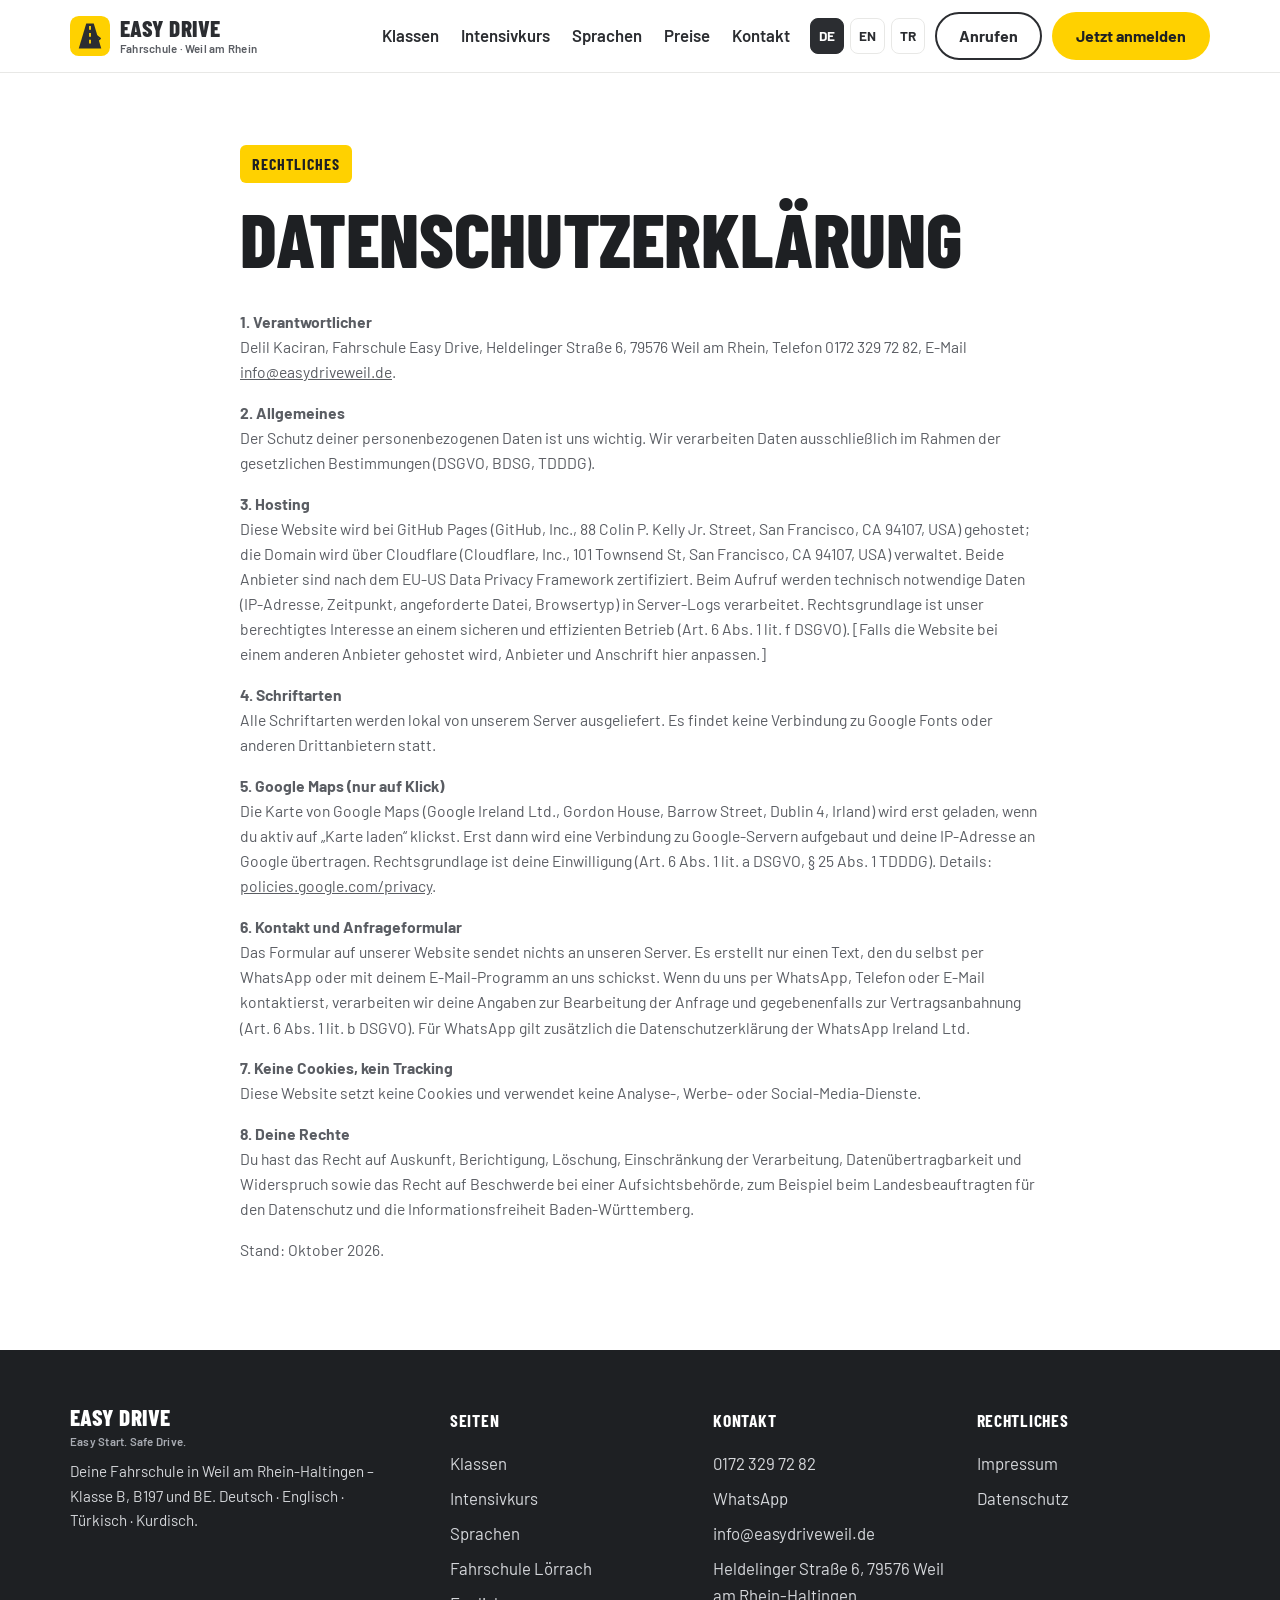
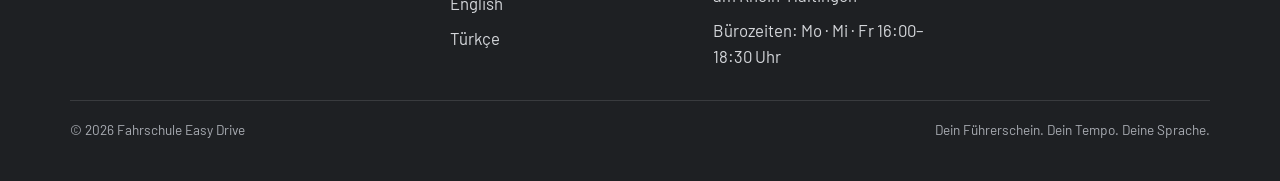
==== datenschutz/index.html @ 0b028904 "prices: remove the worked example box Preview build, still noindex.  Co-Authored-By: Claude Fable 5." ====
<!doctype html>
<html lang="de">
<head>
<meta charset="utf-8">
<meta name="viewport" content="width=device-width, initial-scale=1">
<title>Datenschutzerklärung – Fahrschule Easy Drive</title>
<meta name="description" content="Datenschutzerklärung der Fahrschule Easy Drive, Weil am Rhein: Hosting, Schriftarten, Google Maps nur auf Klick, Kontakt per WhatsApp, Telefon und E-Mail.">
<meta name="robots" content="noindex,nofollow">
<meta name="theme-color" content="#FFD100">
<link rel="canonical" href="https://www.easydriveweil.de/datenschutz/">

<link rel="icon" href="../assets/img/favicon.svg" type="image/svg+xml">
<link rel="preload" href="../assets/fonts/barlow-condensed-800-latin.woff2" as="font" type="font/woff2" crossorigin>
<link rel="preload" href="../assets/fonts/barlow-400-latin.woff2" as="font" type="font/woff2" crossorigin>
<link rel="stylesheet" href="../assets/css/styles.css?v=b1780f4b">
<meta property="og:type" content="website">
<meta property="og:site_name" content="Fahrschule Easy Drive">
<meta property="og:title" content="Datenschutzerklärung – Fahrschule Easy Drive">
<meta property="og:description" content="Datenschutzerklärung der Fahrschule Easy Drive, Weil am Rhein: Hosting, Schriftarten, Google Maps nur auf Klick, Kontakt per WhatsApp, Telefon und E-Mail.">
<meta property="og:url" content="https://www.easydriveweil.de/datenschutz/">
<meta property="og:image" content="https://www.easydriveweil.de/assets/img/og.png">
<meta property="og:image:width" content="1200">
<meta property="og:image:height" content="630">
<meta property="og:locale" content="de_DE">
<meta name="twitter:card" content="summary_large_image">
<script type="application/ld+json">{"@context":"https://schema.org","@type":"WebPage","name":"Datenschutzerklärung"}</script>
</head>

<body data-page="datenschutz">
<a class="skip" href="#main">Zum Inhalt springen</a>
<header class="nav" id="nav">
  <div class="wrap nav__inner">
    <a class="brand" href="../" aria-label="Fahrschule Easy Drive – Startseite">
      <img class="brand__mark" src="../assets/img/logo.svg" width="40" height="40" alt="">
      <span class="brand__word">Easy Drive<small>Fahrschule · Weil am Rhein</small></span>
    </a>
    <button class="nav__toggle" id="navToggle" type="button" aria-expanded="false" aria-controls="navLinks" aria-label="Menü"><span></span><span></span><span></span></button>
    <nav class="nav__links" id="navLinks" aria-label="Menü">
      <a href="../fuehrerscheinklassen/">Klassen</a>
      <a href="../intensivkurs/">Intensivkurs</a>
      <a href="../sprachen/">Sprachen</a>
      <a href="../#preise">Preise</a>
      <a href="../#kontakt">Kontakt</a>
    </nav>
    <div class="nav__actions">
      <div class="nav__lang" aria-label="Sprache">
        <a href="../" hreflang="de" aria-current="page">DE</a>
        <a href="../en/" hreflang="en" >EN</a>
        <a href="../tr/" hreflang="tr" >TR</a>
      </div>
      <a class="btn btn--ghost" href="tel:+491723297282">Anrufen</a>
      <a class="btn btn--primary" href="../#anfrage">Jetzt anmelden</a>
    </div>
  </div>
</header>

<main id="main">
<section class="section">
  <div class="wrap prose prose--legal">
    <span class="kicker">Rechtliches</span>
    <h1 class="h1">Datenschutzerklärung</h1>
    <p><b>1. Verantwortlicher</b><br>Delil Kaciran, Fahrschule Easy Drive, Heldelinger Straße 6, 79576 Weil am Rhein, Telefon 0172 329 72 82, E-Mail <a href="mailto:info@easydriveweil.de">info@easydriveweil.de</a>.</p>
    <p><b>2. Allgemeines</b><br>Der Schutz deiner personenbezogenen Daten ist uns wichtig. Wir verarbeiten Daten ausschließlich im Rahmen der gesetzlichen Bestimmungen (DSGVO, BDSG, TDDDG).</p>
    <p><b>3. Hosting</b><br>Diese Website wird bei GitHub Pages (GitHub, Inc., 88 Colin P. Kelly Jr. Street, San Francisco, CA 94107, USA) gehostet; die Domain wird über Cloudflare (Cloudflare, Inc., 101 Townsend St, San Francisco, CA 94107, USA) verwaltet. Beide Anbieter sind nach dem EU-US Data Privacy Framework zertifiziert. Beim Aufruf werden technisch notwendige Daten (IP-Adresse, Zeitpunkt, angeforderte Datei, Browsertyp) in Server-Logs verarbeitet. Rechtsgrundlage ist unser berechtigtes Interesse an einem sicheren und effizienten Betrieb (Art. 6 Abs. 1 lit. f DSGVO). [Falls die Website bei einem anderen Anbieter gehostet wird, Anbieter und Anschrift hier anpassen.]</p>
    <p><b>4. Schriftarten</b><br>Alle Schriftarten werden lokal von unserem Server ausgeliefert. Es findet keine Verbindung zu Google Fonts oder anderen Drittanbietern statt.</p>
    <p><b>5. Google Maps (nur auf Klick)</b><br>Die Karte von Google Maps (Google Ireland Ltd., Gordon House, Barrow Street, Dublin 4, Irland) wird erst geladen, wenn du aktiv auf „Karte laden“ klickst. Erst dann wird eine Verbindung zu Google-Servern aufgebaut und deine IP-Adresse an Google übertragen. Rechtsgrundlage ist deine Einwilligung (Art. 6 Abs. 1 lit. a DSGVO, § 25 Abs. 1 TDDDG). Details: <a href="https://policies.google.com/privacy" target="_blank" rel="noopener">policies.google.com/privacy</a>.</p>
    <p><b>6. Kontakt und Anfrageformular</b><br>Das Formular auf unserer Website sendet nichts an unseren Server. Es erstellt nur einen Text, den du selbst per WhatsApp oder mit deinem E-Mail-Programm an uns schickst. Wenn du uns per WhatsApp, Telefon oder E-Mail kontaktierst, verarbeiten wir deine Angaben zur Bearbeitung der Anfrage und gegebenenfalls zur Vertragsanbahnung (Art. 6 Abs. 1 lit. b DSGVO). Für WhatsApp gilt zusätzlich die Datenschutzerklärung der WhatsApp Ireland Ltd.</p>
    <p><b>7. Keine Cookies, kein Tracking</b><br>Diese Website setzt keine Cookies und verwendet keine Analyse-, Werbe- oder Social-Media-Dienste.</p>
    <p><b>8. Deine Rechte</b><br>Du hast das Recht auf Auskunft, Berichtigung, Löschung, Einschränkung der Verarbeitung, Datenübertragbarkeit und Widerspruch sowie das Recht auf Beschwerde bei einer Aufsichtsbehörde, zum Beispiel beim Landesbeauftragten für den Datenschutz und die Informationsfreiheit Baden-Württemberg.</p>
    <p class="note">Stand: Oktober 2026.</p>
  </div>
</section>
</main>


<footer class="foot">
  <div class="wrap foot__inner">
    <div class="foot__brand">
      <span class="brand__word">Easy Drive<small>Easy Start. Safe Drive.</small></span>
      <p>Deine Fahrschule in Weil am Rhein-Haltingen – Klasse B, B197 und BE. Deutsch · Englisch · Türkisch · Kurdisch.</p>
    </div>
    <nav class="foot__col" aria-label="Seiten">
      <span class="foot__h">Seiten</span>
      <a href="../fuehrerscheinklassen/">Klassen</a>
      <a href="../intensivkurs/">Intensivkurs</a>
      <a href="../sprachen/">Sprachen</a>
      <a href="../fahrschule-loerrach/">Fahrschule Lörrach</a>
      <a href="../en/" hreflang="en">English</a>
      <a href="../tr/" hreflang="tr">Türkçe</a>
    </nav>
    <div class="foot__col">
      <span class="foot__h">Kontakt</span>
      <a href="tel:+491723297282">0172 329 72 82</a>
      <a href="https://wa.me/491723297282" target="_blank" rel="noopener">WhatsApp</a>
      <a href="mailto:info@easydriveweil.de">info@easydriveweil.de</a>
      <span>Heldelinger Straße 6, 79576 Weil am Rhein-Haltingen</span>
      <span>Bürozeiten: Mo · Mi · Fr 16:00–18:30 Uhr</span>
    </div>
    <div class="foot__col">
      <span class="foot__h">Rechtliches</span>
      <a href="../impressum/">Impressum</a>
      <a href="../datenschutz/">Datenschutz</a>
    </div>
  </div>
  <div class="wrap foot__bar">
    <span>© <span id="year">2026</span> Fahrschule Easy Drive</span>
    <span>Dein Führerschein. Dein Tempo. Deine Sprache.</span>
  </div>
</footer>

<div class="sticky" aria-label="Schnellkontakt">
  <a class="btn btn--ghost" href="tel:+491723297282">Anrufen</a>
  <a class="btn btn--wa" href="https://wa.me/491723297282" target="_blank" rel="noopener">WhatsApp</a>
  <a class="btn btn--primary" href="../#anfrage">Jetzt anmelden</a>
</div>

<script src="../assets/js/app.js?v=b1780f4b" defer></script>
</body>
</html>
---- assets/css/styles.css ----
@font-face{font-family:'Barlow';font-style:normal;font-weight:400;font-display:swap;src:url("../fonts/barlow-400-latin-ext.woff2") format("woff2");unicode-range:U+0100-02BA, U+02BD-02C5, U+02C7-02CC, U+02CE-02D7, U+02DD-02FF, U+0304, U+0308, U+0329, U+1D00-1DBF, U+1E00-1E9F, U+1EF2-1EFF, U+2020, U+20A0-20AB, U+20AD-20C4, U+2113, U+2C60-2C7F, U+A720-A7FF;}
@font-face{font-family:'Barlow';font-style:normal;font-weight:400;font-display:swap;src:url("../fonts/barlow-400-latin.woff2") format("woff2");unicode-range:U+0000-00FF, U+0131, U+0152-0153, U+02BB-02BC, U+02C6, U+02DA, U+02DC, U+0304, U+0308, U+0329, U+2000-206F, U+20AC, U+2122, U+2191, U+2193, U+2212, U+2215, U+FEFF, U+FFFD;}
@font-face{font-family:'Barlow';font-style:normal;font-weight:500;font-display:swap;src:url("../fonts/barlow-500-latin-ext.woff2") format("woff2");unicode-range:U+0100-02BA, U+02BD-02C5, U+02C7-02CC, U+02CE-02D7, U+02DD-02FF, U+0304, U+0308, U+0329, U+1D00-1DBF, U+1E00-1E9F, U+1EF2-1EFF, U+2020, U+20A0-20AB, U+20AD-20C4, U+2113, U+2C60-2C7F, U+A720-A7FF;}
@font-face{font-family:'Barlow';font-style:normal;font-weight:500;font-display:swap;src:url("../fonts/barlow-500-latin.woff2") format("woff2");unicode-range:U+0000-00FF, U+0131, U+0152-0153, U+02BB-02BC, U+02C6, U+02DA, U+02DC, U+0304, U+0308, U+0329, U+2000-206F, U+20AC, U+2122, U+2191, U+2193, U+2212, U+2215, U+FEFF, U+FFFD;}
@font-face{font-family:'Barlow';font-style:normal;font-weight:600;font-display:swap;src:url("../fonts/barlow-600-latin-ext.woff2") format("woff2");unicode-range:U+0100-02BA, U+02BD-02C5, U+02C7-02CC, U+02CE-02D7, U+02DD-02FF, U+0304, U+0308, U+0329, U+1D00-1DBF, U+1E00-1E9F, U+1EF2-1EFF, U+2020, U+20A0-20AB, U+20AD-20C4, U+2113, U+2C60-2C7F, U+A720-A7FF;}
@font-face{font-family:'Barlow';font-style:normal;font-weight:600;font-display:swap;src:url("../fonts/barlow-600-latin.woff2") format("woff2");unicode-range:U+0000-00FF, U+0131, U+0152-0153, U+02BB-02BC, U+02C6, U+02DA, U+02DC, U+0304, U+0308, U+0329, U+2000-206F, U+20AC, U+2122, U+2191, U+2193, U+2212, U+2215, U+FEFF, U+FFFD;}
@font-face{font-family:'Barlow';font-style:normal;font-weight:700;font-display:swap;src:url("../fonts/barlow-700-latin-ext.woff2") format("woff2");unicode-range:U+0100-02BA, U+02BD-02C5, U+02C7-02CC, U+02CE-02D7, U+02DD-02FF, U+0304, U+0308, U+0329, U+1D00-1DBF, U+1E00-1E9F, U+1EF2-1EFF, U+2020, U+20A0-20AB, U+20AD-20C4, U+2113, U+2C60-2C7F, U+A720-A7FF;}
@font-face{font-family:'Barlow';font-style:normal;font-weight:700;font-display:swap;src:url("../fonts/barlow-700-latin.woff2") format("woff2");unicode-range:U+0000-00FF, U+0131, U+0152-0153, U+02BB-02BC, U+02C6, U+02DA, U+02DC, U+0304, U+0308, U+0329, U+2000-206F, U+20AC, U+2122, U+2191, U+2193, U+2212, U+2215, U+FEFF, U+FFFD;}
@font-face{font-family:'Barlow Condensed';font-style:italic;font-weight:800;font-display:swap;src:url("../fonts/barlow-condensed-800-italic-latin-ext.woff2") format("woff2");unicode-range:U+0100-02BA, U+02BD-02C5, U+02C7-02CC, U+02CE-02D7, U+02DD-02FF, U+0304, U+0308, U+0329, U+1D00-1DBF, U+1E00-1E9F, U+1EF2-1EFF, U+2020, U+20A0-20AB, U+20AD-20C4, U+2113, U+2C60-2C7F, U+A720-A7FF;}
@font-face{font-family:'Barlow Condensed';font-style:italic;font-weight:800;font-display:swap;src:url("../fonts/barlow-condensed-800-italic-latin.woff2") format("woff2");unicode-range:U+0000-00FF, U+0131, U+0152-0153, U+02BB-02BC, U+02C6, U+02DA, U+02DC, U+0304, U+0308, U+0329, U+2000-206F, U+20AC, U+2122, U+2191, U+2193, U+2212, U+2215, U+FEFF, U+FFFD;}
@font-face{font-family:'Barlow Condensed';font-style:normal;font-weight:600;font-display:swap;src:url("../fonts/barlow-condensed-600-latin-ext.woff2") format("woff2");unicode-range:U+0100-02BA, U+02BD-02C5, U+02C7-02CC, U+02CE-02D7, U+02DD-02FF, U+0304, U+0308, U+0329, U+1D00-1DBF, U+1E00-1E9F, U+1EF2-1EFF, U+2020, U+20A0-20AB, U+20AD-20C4, U+2113, U+2C60-2C7F, U+A720-A7FF;}
@font-face{font-family:'Barlow Condensed';font-style:normal;font-weight:600;font-display:swap;src:url("../fonts/barlow-condensed-600-latin.woff2") format("woff2");unicode-range:U+0000-00FF, U+0131, U+0152-0153, U+02BB-02BC, U+02C6, U+02DA, U+02DC, U+0304, U+0308, U+0329, U+2000-206F, U+20AC, U+2122, U+2191, U+2193, U+2212, U+2215, U+FEFF, U+FFFD;}
@font-face{font-family:'Barlow Condensed';font-style:normal;font-weight:700;font-display:swap;src:url("../fonts/barlow-condensed-700-latin-ext.woff2") format("woff2");unicode-range:U+0100-02BA, U+02BD-02C5, U+02C7-02CC, U+02CE-02D7, U+02DD-02FF, U+0304, U+0308, U+0329, U+1D00-1DBF, U+1E00-1E9F, U+1EF2-1EFF, U+2020, U+20A0-20AB, U+20AD-20C4, U+2113, U+2C60-2C7F, U+A720-A7FF;}
@font-face{font-family:'Barlow Condensed';font-style:normal;font-weight:700;font-display:swap;src:url("../fonts/barlow-condensed-700-latin.woff2") format("woff2");unicode-range:U+0000-00FF, U+0131, U+0152-0153, U+02BB-02BC, U+02C6, U+02DA, U+02DC, U+0304, U+0308, U+0329, U+2000-206F, U+20AC, U+2122, U+2191, U+2193, U+2212, U+2215, U+FEFF, U+FFFD;}
@font-face{font-family:'Barlow Condensed';font-style:normal;font-weight:800;font-display:swap;src:url("../fonts/barlow-condensed-800-latin-ext.woff2") format("woff2");unicode-range:U+0100-02BA, U+02BD-02C5, U+02C7-02CC, U+02CE-02D7, U+02DD-02FF, U+0304, U+0308, U+0329, U+1D00-1DBF, U+1E00-1E9F, U+1EF2-1EFF, U+2020, U+20A0-20AB, U+20AD-20C4, U+2113, U+2C60-2C7F, U+A720-A7FF;}
@font-face{font-family:'Barlow Condensed';font-style:normal;font-weight:800;font-display:swap;src:url("../fonts/barlow-condensed-800-latin.woff2") format("woff2");unicode-range:U+0000-00FF, U+0131, U+0152-0153, U+02BB-02BC, U+02C6, U+02DA, U+02DC, U+0304, U+0308, U+0329, U+2000-206F, U+20AC, U+2122, U+2191, U+2193, U+2212, U+2215, U+FEFF, U+FFFD;}
/* ===== Fahrschule Easy Drive – stylesheet (fonts: see @font-face block above) ===== */
:root{--yellow:#FFD100;--yellow-2:#F2B700;--yellow-soft:#FFF4BF;--anthracite:#2B2D31;--anthracite-2:#1E2023;--text:#2B2D31;--muted:#5A5D63;--line:#E8E8E6;--grey-1:#F5F5F4;--grey-2:#E8E8E6;--white:#fff;--f-display:'Barlow Condensed',Impact,'Arial Narrow',sans-serif;--f-body:'Barlow',system-ui,'Segoe UI',Roboto,sans-serif;--radius:14px;--wrap:1140px}
*,*::before,*::after{box-sizing:border-box}
html{scroll-behavior:smooth;-webkit-text-size-adjust:100%}
body{margin:0;font-family:var(--f-body);font-size:1.05rem;line-height:1.6;color:var(--text);background:var(--white)}
img,svg{max-width:100%;display:block}
a{color:inherit}
p{margin:0 0 1em}
.wrap{width:min(var(--wrap),100% - 32px);margin-inline:auto}
.sr-only{position:absolute;width:1px;height:1px;overflow:hidden;clip:rect(0 0 0 0);white-space:nowrap}
.skip{position:absolute;left:8px;top:-60px;background:var(--anthracite);color:#fff;padding:10px 14px;border-radius:8px;z-index:100}
.skip:focus{top:8px}
:focus-visible{outline:3px solid var(--yellow-2);outline-offset:2px}
[id]{scroll-margin-top:96px}

/* ---------- typography ---------- */
.kicker{display:inline-block;font-family:var(--f-display);font-weight:700;text-transform:uppercase;letter-spacing:.06em;font-size:1rem;color:var(--anthracite-2);background:var(--yellow);padding:6px 12px;border-radius:6px;margin-bottom:18px}
.h1,.h2,.h3{font-family:var(--f-display);font-weight:800;text-transform:uppercase;line-height:.96;letter-spacing:-.005em;margin:0 0 .45em;color:var(--anthracite-2)}
.h1{font-size:clamp(2.7rem,6.2vw,4.8rem)}
.h2{font-size:clamp(2rem,4.2vw,3.1rem)}
.h3{font-size:1.5rem;line-height:1.05}
.lead{font-size:1.2rem;color:var(--muted);max-width:60ch;margin:0 0 1.4rem}
.note{font-size:.9rem;color:var(--muted)}
.section__head{max-width:70ch;margin-bottom:32px}
.section__head .lead{margin-bottom:0}

/* ---------- buttons ---------- */
.btn{display:inline-flex;align-items:center;justify-content:center;gap:8px;padding:14px 22px;border-radius:999px;font-weight:700;text-decoration:none;border:2px solid transparent;cursor:pointer;font-family:inherit;font-size:1rem;line-height:1;transition:background .2s,color .2s}
.btn svg{width:18px;height:18px}
.btn--primary{background:var(--yellow);color:var(--anthracite-2)}
.btn--primary:hover{background:var(--yellow-2)}
.btn--dark{background:var(--anthracite);color:#fff}
.btn--dark:hover{background:var(--anthracite-2)}
.btn--ghost{border-color:var(--anthracite);color:var(--anthracite);background:transparent}
.btn--ghost:hover{background:var(--anthracite);color:#fff}
.section--dark .btn--ghost{border-color:#fff;color:#fff}
.section--dark .btn--ghost:hover{background:#fff;color:var(--anthracite-2)}
.btn--wa{background:#25D366;color:var(--anthracite-2)}
.btn--wa:hover{background:#1ebe5b}

/* ---------- nav ---------- */
.nav{position:sticky;top:0;z-index:50;background:rgba(255,255,255,.97);backdrop-filter:blur(8px);border-bottom:1px solid var(--line);transition:box-shadow .2s}
.nav.is-scrolled{box-shadow:0 8px 24px rgba(30,32,35,.08)}
.nav__inner{display:flex;align-items:center;gap:20px;min-height:72px;position:relative}
.brand{display:inline-flex;align-items:center;gap:10px;text-decoration:none}
.brand__mark{width:40px;height:40px}
.brand__word{font-family:var(--f-display);font-weight:800;font-size:1.45rem;text-transform:uppercase;letter-spacing:.02em;line-height:1}
.brand__word small{display:block;font-family:var(--f-body);font-size:.72rem;font-weight:600;letter-spacing:.02em;text-transform:none;color:var(--muted);margin-top:3px}
.nav__links{display:flex;gap:22px;margin-left:auto}
.nav__links a{text-decoration:none;font-weight:600;color:var(--anthracite);padding:6px 0;border-bottom:2px solid transparent}
.nav__links a:hover,.nav__links a[aria-current="page"]{border-color:var(--yellow)}
.nav__actions{display:flex;gap:10px;align-items:center}
.nav__lang{display:flex;gap:6px;font-weight:700;font-size:.85rem}
.nav__lang a{text-decoration:none;padding:6px 8px;border-radius:8px;border:1px solid var(--line)}
.nav__lang a[aria-current="page"]{background:var(--anthracite);color:#fff;border-color:var(--anthracite)}
.nav__toggle{display:none;background:none;border:2px solid var(--anthracite);border-radius:10px;width:44px;height:44px;cursor:pointer;padding:0}
.nav__toggle span{display:block;width:22px;height:2px;background:var(--anthracite);margin:4px auto}

/* ---------- hero + road band (the one bold device) ---------- */
.hero{position:relative;overflow:hidden;background:#fff}
.hero__grid{display:grid;grid-template-columns:1.15fr .85fr;gap:40px;align-items:center;padding:64px 0 56px}
.hero .lead{font-size:1.25rem}
.hero__actions{display:flex;flex-wrap:wrap;gap:12px;margin:20px 0 14px}
.hero__note{font-size:.82rem;color:var(--muted);margin:0;max-width:62ch}
.hero__side{position:relative;margin-bottom:44px;display:grid;gap:14px;padding:28px;background:var(--anthracite-2);border-radius:24px;color:#fff;isolation:isolate}
.hero__side::after{content:"";position:absolute;left:3%;right:3%;bottom:-44px;height:52px;background:var(--yellow);border-radius:8px;transform:rotate(-3deg);z-index:-1}
.hero__side::before{content:"";position:absolute;left:3%;right:3%;bottom:-20px;height:6px;background:repeating-linear-gradient(90deg,var(--anthracite-2) 0 34px,transparent 34px 60px);transform:rotate(-3deg);z-index:0;opacity:.9}
.usp{display:flex;align-items:center;gap:14px;background:rgba(255,255,255,.06);border:1px solid rgba(255,255,255,.12);border-radius:16px;padding:14px 16px}
.usp__big{font-family:var(--f-display);font-weight:800;font-size:2.2rem;line-height:1;color:var(--yellow);min-width:84px}
.usp__t{font-weight:700;line-height:1.2}
.usp__s{font-size:.85rem;color:#c9cbd0}

/* ---------- chips, strip ---------- */
.chips{display:flex;flex-wrap:wrap;gap:10px}
.chip{display:inline-flex;align-items:center;gap:8px;padding:8px 14px;border-radius:999px;background:var(--grey-1);font-weight:600;font-size:.92rem}
.chip--yellow{background:var(--yellow)}
.strip{border-top:1px solid var(--line);border-bottom:1px solid var(--line);background:var(--grey-1)}
.strip__inner{display:flex;flex-wrap:wrap;gap:12px 28px;justify-content:space-between;padding:14px 0;font-size:.95rem}
.strip__inner span{display:inline-flex;align-items:center;gap:8px}
.strip__inner svg{width:18px;height:18px;color:var(--yellow-2);flex:none}

/* ---------- sections + grids ---------- */
.section{padding:72px 0}
.section--grey{background:var(--grey-1)}
.section--dark{background:var(--anthracite-2);color:#fff}
.section--dark .h2,.section--dark .h3{color:#fff}
.section--dark .lead,.section--dark .note{color:#c9cbd0}
.grid{display:grid;gap:22px}
.grid--3{grid-template-columns:repeat(3,1fr)}
.grid--2{grid-template-columns:repeat(2,1fr)}
.card{background:#fff;border:1px solid var(--line);border-radius:var(--radius);padding:26px;display:flex;flex-direction:column;gap:12px;color:var(--text)}
.card__icon{width:52px;height:52px;border-radius:14px;background:var(--yellow);display:grid;place-items:center;color:var(--anthracite-2)}
.card__icon svg{width:30px;height:30px}
.card .h3{margin:0}
.card p{margin:0;color:var(--muted)}
.facts{list-style:none;padding:0;margin:0;display:grid;gap:6px;font-size:.95rem}
.facts li{display:flex;gap:8px;align-items:flex-start}
.facts li::before{content:"»";color:var(--yellow-2);font-weight:800;font-family:var(--f-display);font-size:1.2rem;line-height:1.3}
.card__more{margin-top:auto;font-weight:700;color:var(--anthracite);text-decoration:underline;text-decoration-color:var(--yellow);text-underline-offset:4px;text-decoration-thickness:2px}
.card__more:hover{text-decoration-color:var(--anthracite)}

/* ---------- offer band ---------- */
.offer{display:grid;grid-template-columns:1fr 1fr;gap:22px}
.offer__card{background:rgba(255,255,255,.05);border:1px solid rgba(255,255,255,.14);border-radius:20px;padding:30px;display:flex;flex-direction:column;gap:10px}
.offer__big{font-family:var(--f-display);font-weight:800;font-size:clamp(2.4rem,5vw,3.6rem);line-height:.95;color:var(--yellow);text-transform:uppercase}
.offer__card h3{margin:0;font-family:var(--f-display);text-transform:uppercase;font-size:1.4rem;line-height:1.05}
.offer__card p{margin:0;color:#d5d7db}
.offer__card .btn{align-self:flex-start;margin-top:8px}
.offer__note{font-size:.82rem;color:#a9acb3;margin:18px 0 0;max-width:80ch}

/* ---------- languages ---------- */
.lang{display:grid;grid-template-columns:repeat(4,1fr);gap:16px}
.lang__item{display:flex;flex-direction:column;align-items:center;text-align:center;gap:10px;padding:22px 14px;border:1px solid var(--line);border-radius:var(--radius);background:#fff}
.lang__flag{width:64px;height:44px;border-radius:6px;overflow:hidden;box-shadow:0 2px 6px rgba(0,0,0,.15)}
.lang__flag svg{width:100%;height:100%}
.lang__name{font-family:var(--f-display);font-weight:700;font-size:1.3rem;text-transform:uppercase}
.lang__say{color:var(--muted);font-size:.95rem;margin:0}
.lang__note{margin:22px 0 18px}

/* ---------- steps (a real sequence) ---------- */
.steps{counter-reset:s;display:grid;grid-template-columns:repeat(5,1fr);gap:18px;list-style:none;padding:0;margin:0}
.step{counter-increment:s;position:relative;padding:22px 18px 18px;background:#fff;border:1px solid var(--line);border-radius:var(--radius)}
.step::before{content:counter(s);display:inline-grid;place-items:center;width:40px;height:40px;border-radius:50%;background:var(--yellow);font-family:var(--f-display);font-weight:800;font-size:1.4rem;color:var(--anthracite-2)}
.step h3{font-family:var(--f-display);text-transform:uppercase;font-weight:700;font-size:1.25rem;margin:12px 0 6px}
.step p{margin:0;font-size:.95rem;color:var(--muted)}

/* ---------- fleet ---------- */
.fleet{display:grid;grid-template-columns:1fr 1fr;gap:22px}
.fleet__card{position:relative;border:1px solid var(--line);border-radius:var(--radius);overflow:hidden;background:#fff}
.fleet__img{aspect-ratio:3/2;background:var(--grey-1)}
.fleet__img img{width:100%;height:100%;object-fit:cover;display:block}
.fleet__img--placeholder img{object-fit:contain;padding:24px}
.fleet__ribbon{position:absolute;top:18px;right:-40px;transform:rotate(35deg);background:var(--yellow);color:var(--anthracite-2);font-weight:800;font-family:var(--f-display);text-transform:uppercase;letter-spacing:.06em;padding:6px 60px;font-size:.9rem}
.fleet__body{padding:18px 22px 22px}
.fleet__body h3{margin:0 0 4px;font-family:var(--f-display);text-transform:uppercase;font-size:1.4rem}
.fleet__body p{margin:0;color:var(--muted)}

/* ---------- prices ---------- */
.prices{width:100%;border-collapse:collapse;background:#fff;border:1px solid var(--line);border-radius:var(--radius);overflow:hidden;margin:0 0 18px}
.prices th,.prices td{padding:14px 18px;text-align:left;border-bottom:1px solid var(--line)}
.prices th{font-family:var(--f-display);text-transform:uppercase;font-size:1rem;letter-spacing:.04em;background:var(--grey-1)}
.prices td:last-child,.prices th:last-child{text-align:right;white-space:nowrap}
.prices td:last-child{font-weight:700}
.prices tr:last-child td{border-bottom:0}

/* ---------- about ---------- */
.about{display:grid;grid-template-columns:1.2fr .8fr;gap:40px;align-items:center}
.about .chips{margin-top:8px}
.portrait{border-radius:24px;overflow:hidden;background:var(--grey-1);border:1px solid var(--line);position:relative}
.portrait img{width:100%;height:auto}
.portrait__cap{position:absolute;left:0;right:0;bottom:0;background:rgba(30,32,35,.85);color:#fff;padding:10px 16px;font-size:.9rem}

/* ---------- classroom values ---------- */
.values{display:grid;grid-template-columns:.9fr 1.1fr;gap:40px;align-items:start}
.values__photo,.values__room{margin:0;border-radius:var(--radius);overflow:hidden;border:1px solid var(--line);background:#fff}
.values__photo img,.values__room img{display:block;width:100%;height:auto}
.values figcaption{font-size:.85rem;color:var(--muted);padding:10px 14px}
.values__list{list-style:none;padding:0;margin:0 0 26px;display:flex;flex-wrap:wrap;gap:10px}
.values__list li{font-family:var(--f-display);font-weight:700;font-size:1.25rem;padding:10px 16px;border:2px solid var(--anthracite);border-radius:12px}
.values__list .values__prio{width:100%;background:var(--yellow);border-color:var(--yellow)}
.values__rules{columns:2;column-gap:28px;padding-left:20px;margin:0 0 26px;line-height:1.7}
.values__room{margin-top:8px}
@media (max-width:860px){.values{grid-template-columns:1fr}.values__rules{columns:1}}

/* ---------- faq ---------- */
.faq{max-width:820px;display:grid;gap:10px}
.faq details{background:#fff;border:1px solid var(--line);border-radius:12px;padding:0 20px}
.faq summary{cursor:pointer;list-style:none;padding:16px 0;font-weight:700;display:flex;justify-content:space-between;gap:12px}
.faq summary::-webkit-details-marker{display:none}
.faq summary::after{content:"+";font-family:var(--f-display);font-size:1.6rem;line-height:1;color:var(--yellow-2);flex:none}
.faq details[open] summary::after{content:"–"}
.faq details p{margin:0 0 16px;color:var(--muted)}

/* ---------- contact + form + map ---------- */
.contact{display:grid;grid-template-columns:.9fr 1.1fr;gap:36px;align-items:start}
.contact__photo{border-radius:var(--radius);overflow:hidden;margin:0 0 18px}
.contact__photo img{display:block;width:100%;height:auto}
.contact__list{list-style:none;padding:0;margin:0 0 20px;display:grid;gap:12px}
.contact__list li{display:flex;gap:12px;align-items:flex-start}
.contact__list svg{width:22px;height:22px;flex:none;color:var(--yellow-2);margin-top:2px}
.contact__list a{font-weight:600}
.form{background:#fff;border:1px solid var(--line);border-radius:var(--radius);padding:26px;display:grid;gap:14px}
.form h3{margin:0}
.form__row{display:grid;grid-template-columns:1fr 1fr;gap:14px}
.form label{display:grid;gap:6px;font-weight:600;font-size:.92rem}
.form input,.form select,.form textarea{font:inherit;padding:12px 14px;border:1px solid var(--grey-2);border-radius:10px;background:#fff;width:100%}
.form textarea{min-height:110px;resize:vertical}
.form__actions{display:flex;flex-wrap:wrap;gap:10px}
.form__hint{font-size:.82rem;color:var(--muted);margin:0}
.map{position:relative;aspect-ratio:16/10;border-radius:var(--radius);overflow:hidden;border:1px solid var(--line);background:var(--grey-1);margin-top:20px}
.map iframe{position:absolute;inset:0;width:100%;height:100%;border:0}
.mapload{position:absolute;inset:0;width:100%;height:100%;display:flex;flex-direction:column;align-items:center;justify-content:center;gap:8px;padding:22px;text-align:center;cursor:pointer;border:0;font-family:inherit;background:linear-gradient(160deg,#fff,var(--grey-1));color:var(--muted)}
.mapload__t{font-family:var(--f-display);font-weight:700;font-size:1.2rem;text-transform:uppercase;color:var(--anthracite)}
.mapload__n{font-size:.8rem;max-width:36ch}

/* ---------- cta band ---------- */
.cta{background:var(--yellow);color:var(--anthracite-2)}
.cta__inner{display:flex;flex-wrap:wrap;align-items:center;justify-content:space-between;gap:20px;padding:40px 0}
.cta .h2{margin:0;font-size:clamp(1.8rem,3.5vw,2.6rem)}
.cta p{margin:6px 0 0;max-width:60ch}
.cta__actions{display:flex;flex-wrap:wrap;gap:10px}

/* ---------- footer ---------- */
.foot{background:var(--anthracite-2);color:#d5d7db;padding:56px 0 40px}
.foot__inner{display:grid;grid-template-columns:1.5fr 1fr 1fr 1fr;gap:30px;padding-bottom:30px;border-bottom:1px solid rgba(255,255,255,.12)}
.foot .brand__word{color:#fff}
.foot .brand__word small{color:#a9acb3}
.foot__brand p{margin:12px 0 0;max-width:34ch;font-size:.95rem}
.foot__h{font-family:var(--f-display);text-transform:uppercase;letter-spacing:.04em;font-weight:700;font-size:1.1rem;color:#fff;margin-bottom:8px;display:block}
.foot__col{display:flex;flex-direction:column;gap:8px}
.foot__col a{color:#d5d7db;text-decoration:none}
.foot__col a:hover{color:var(--yellow)}
.foot__bar{display:flex;flex-wrap:wrap;justify-content:space-between;gap:10px;padding-top:18px;font-size:.85rem;color:#a9acb3}

/* ---------- sticky mobile bar ---------- */
.sticky{display:none;position:fixed;left:0;right:0;bottom:0;z-index:60;background:#fff;border-top:1px solid var(--line);padding:10px 12px calc(10px + env(safe-area-inset-bottom));box-shadow:0 -8px 24px rgba(0,0,0,.08)}
.sticky .btn{flex:1;padding:12px 10px;font-size:.92rem}

/* ---------- prose, class blocks, timeline, breadcrumb ---------- */
.prose{max-width:800px}
.prose h2{font-family:var(--f-display);text-transform:uppercase;font-size:1.9rem;margin:2.2rem 0 .6rem;line-height:1.05}
.prose h3{font-family:var(--f-display);text-transform:uppercase;font-size:1.35rem;margin:1.6rem 0 .4rem}
.prose p,.prose li{color:var(--muted)}
.prose ul{padding-left:1.2em}
.prose--legal p{font-size:.98rem}
.keyfacts{background:var(--grey-1);border:1px solid var(--line);border-radius:var(--radius);padding:20px 22px;display:grid;gap:8px;font-size:.95rem;align-self:start;position:sticky;top:90px}
.keyfacts b{font-family:var(--f-display);text-transform:uppercase;font-size:1.3rem}
.keyfacts .btn{margin-top:8px}
.classblock{display:grid;grid-template-columns:1.4fr .6fr;gap:30px;padding:40px 0;border-top:1px solid var(--line)}
.classblock .prose h2{margin-top:0}
.timeline{list-style:none;padding:0;margin:0;display:grid;gap:14px}
.timeline li{display:grid;grid-template-columns:130px 1fr;gap:14px;padding:16px;background:#fff;border:1px solid var(--line);border-radius:12px}
.timeline b{font-family:var(--f-display);text-transform:uppercase;font-size:1.2rem;color:var(--anthracite-2)}
.timeline p{margin:0;color:var(--muted)}
.breadcrumb{font-size:.85rem;color:var(--muted);margin:0 0 14px}
.subhead{margin-bottom:28px}
.subhead .lead{margin-bottom:12px}
.page-photo{margin:28px 0 0;border-radius:var(--radius);overflow:hidden;border:1px solid var(--line)}
.page-photo img{display:block;width:100%;height:auto}
.page-photo figcaption{font-size:.85rem;color:var(--muted);padding:10px 14px;background:#fff}

/* ---------- responsive ---------- */
@media (max-width:980px){.hero__grid,.about,.contact,.classblock{grid-template-columns:1fr}.grid--3{grid-template-columns:1fr 1fr}.steps{grid-template-columns:repeat(2,1fr)}.lang{grid-template-columns:1fr 1fr}.foot__inner{grid-template-columns:1fr 1fr}.keyfacts{position:static}}
@media (max-width:760px){.nav__links{display:none;position:absolute;left:0;right:0;top:72px;background:#fff;flex-direction:column;gap:0;padding:10px 16px 16px;border-bottom:1px solid var(--line);box-shadow:0 8px 24px rgba(30,32,35,.08)}.nav__links.is-open{display:flex}.nav__links a{padding:12px 0;border-bottom:1px solid var(--line)}.nav__toggle{display:block;margin-left:auto}.nav__actions .btn{display:none}.hero__grid{padding:36px 0 36px}.hero__side{margin-top:18px}.grid--3,.grid--2,.offer,.fleet,.form__row{grid-template-columns:1fr}.steps{grid-template-columns:1fr}.section{padding:52px 0}.sticky{display:flex;gap:8px}.foot{padding-bottom:110px}.foot__inner{grid-template-columns:1fr}.timeline li{grid-template-columns:1fr}.brand__word small{display:none}}
@media (prefers-reduced-motion:reduce){html{scroll-behavior:auto}.btn,.nav{transition:none}}

/* ---------- journey (scroll-driven map) ---------- */
.jy{position:relative;height:1000vh;background:#F3EFE4}
.jy-sticky{position:sticky;top:0;height:100vh;height:100dvh;overflow:hidden}
.jy-stage{position:absolute;inset:0;background:#F3EFE4}
.jy-stage svg{width:100%;height:100%;display:block}
.jy-stage noscript img{width:100%;height:100%;object-fit:cover}
.jy-copylayer{position:absolute;inset:0;pointer-events:none}
.jy-copylayer::before{content:"";position:absolute;inset:0;width:min(56vw,760px);background:linear-gradient(90deg,#F3EFE4 0%,rgba(243,239,228,.92) 50%,rgba(243,239,228,0) 100%)}
.jy-copy{position:absolute;left:clamp(16px,5vw,64px);top:50%;transform:translateY(calc(-50% + 12px));width:min(44vw,520px);opacity:0;visibility:hidden;transition:opacity .45s,visibility 0s .45s;pointer-events:none}
.jy-copy.is-on{opacity:1;visibility:visible;transition:opacity .45s,visibility 0s;transform:translateY(calc(-50% + 10px - 20px * var(--jy-stop, .5)));pointer-events:auto}
.jy-copy__num{font-family:var(--f-display);font-weight:700;font-size:.95rem;letter-spacing:.06em;color:var(--muted)}
.jy-copy__num b{color:var(--anthracite-2)}
.jy-copy .h1{font-size:clamp(2.3rem,4.8vw,3.9rem);margin-top:10px}
.jy-copy .h2{font-size:clamp(2rem,4vw,3.2rem);margin-top:10px}
.jy-copy__body{font-size:1.1rem;color:var(--muted);max-width:44ch;margin:0 0 14px}
.jy-copy__tags{list-style:none;display:flex;flex-wrap:wrap;gap:8px;padding:0;margin:0 0 16px}
.jy-copy__tags li{font-size:.85rem;font-weight:700;padding:6px 12px;border-radius:999px;background:#fff;border:1px solid var(--line)}
.jy-copy__note{font-size:.78rem;color:var(--muted);max-width:52ch;margin:10px 0 0}
.jy-copy .hero__actions{margin:6px 0 10px}
.jy-route{position:absolute;right:clamp(12px,2.4vw,30px);top:50%;transform:translateY(-50%);display:flex;flex-direction:column;gap:18px;padding:16px 8px}
.jy-route::before{content:"";position:absolute;left:50%;top:18px;bottom:18px;width:2px;transform:translateX(-50%);background:var(--anthracite);opacity:.18}
.jy-route__dot{position:relative;border:0;background:transparent;cursor:pointer;width:24px;height:24px;display:grid;place-items:center;padding:0}
.jy-route__dot i{width:9px;height:9px;border-radius:50%;background:#C9CBD0;transition:transform .3s,background .3s,box-shadow .3s}
.jy-route__dot:hover i{background:var(--anthracite)}
.jy-route__dot.is-active i{background:var(--yellow);transform:scale(1.4);box-shadow:0 0 0 5px rgba(255,209,0,.25)}
.jy-route__label{position:absolute;right:30px;top:50%;transform:translateY(-50%);white-space:nowrap;font-size:.8rem;font-weight:700;color:var(--anthracite);background:#fff;padding:5px 10px;border-radius:999px;opacity:0;pointer-events:none;transition:opacity .25s;border:1px solid var(--line)}
.jy-route__dot:hover .jy-route__label,.jy-route__dot.is-active .jy-route__label{opacity:1}
.jy-hint{position:absolute;left:50%;bottom:22px;transform:translateX(-50%);display:flex;flex-direction:column;align-items:center;gap:8px;font-size:.78rem;letter-spacing:.08em;text-transform:uppercase;color:var(--muted);transition:opacity .3s;pointer-events:none}
.jy-hint i{width:22px;height:34px;border-radius:12px;border:2px solid rgba(43,45,49,.3);position:relative}
.jy-hint i::after{content:"";position:absolute;left:50%;top:7px;width:4px;height:7px;border-radius:2px;background:var(--yellow-2);transform:translateX(-50%);animation:jy-wheel 1.7s ease-in-out infinite}
@keyframes jy-wheel{0%{opacity:0;top:6px}40%{opacity:1}100%{opacity:0;top:17px}}
.jy-attrib{position:absolute;left:12px;bottom:10px;font-size:.68rem;color:var(--muted);background:rgba(243,239,228,.85);padding:2px 6px;border-radius:4px}
.jy-attrib a{color:inherit}
@media (max-width:860px){.jy{height:880vh}.jy-copylayer{inset:auto;left:0;right:0;bottom:var(--jy-footer,0px);max-height:46%;background:#F3EFE4;border-radius:18px 18px 0 0;box-shadow:0 -8px 24px rgba(43,45,49,.08);padding:20px 16px calc(14px + env(safe-area-inset-bottom));overflow:auto;pointer-events:auto}.jy-copylayer::before{content:"";position:absolute;inset:auto;top:8px;left:50%;width:40px;height:4px;border-radius:2px;background:#C9CBD0;transform:translateX(-50%)}.jy-copy{position:relative;inset:auto;width:auto;transform:none;transition:none;display:none}.jy-copy.is-on{display:block;transform:none;transition:none}.jy-copy .h1{font-size:clamp(1.7rem,7.2vw,2.3rem)}.jy-copy .h2{font-size:clamp(1.5rem,6.4vw,2.1rem)}.jy-copy__body{font-size:.98rem;max-width:none}.jy-route{top:84px;right:auto;left:16px;transform:none;flex-direction:row;gap:10px;padding:6px 6px;background:rgba(243,239,228,.85);border-radius:999px}.jy-route::before{display:none}.jy-route__label{display:none}.jy-hint{display:none}.jy-attrib{bottom:auto;top:132px}}
@media (prefers-reduced-motion:reduce){.jy-copy{transition:none}.jy-hint i::after{animation:none}}
/* static fallback: no JS, or the map could not be fetched - map image (if any) on top, the six stops as plain text below */
.jy--static{height:auto}
.jy--static .jy-sticky{position:static;height:auto;overflow:visible}
.jy--static .jy-stage{position:relative;aspect-ratio:1393/838;max-height:70vh}
.jy--static .jy-stage.is-fallback{display:none}
.jy--static .jy-copylayer{max-height:none;overflow:visible;position:static;pointer-events:auto;padding:32px 16px 8px}
.jy--static .jy-copylayer::before{display:none}
.jy--static .jy-copy{display:block;position:static;opacity:1;visibility:visible;transform:none;width:auto;max-width:640px;margin:0 auto 40px;pointer-events:auto;transition:none}
.jy--static .jy-route,.jy--static .jy-hint{display:none}
.jy--static .jy-attrib{position:static;display:inline-block;margin:0 16px 16px}

/* ---------- editorial blocks ---------- */
.state{display:grid;grid-template-columns:1.1fr .9fr;gap:40px;align-items:end}
.state .h2{font-size:clamp(2.2rem,4.6vw,3.6rem)}
.numbers{display:grid;grid-template-columns:repeat(3,1fr);border-top:2px solid var(--anthracite-2)}
.numbers div{padding:18px 18px 18px 0;border-right:1px solid var(--line)}
.numbers div:last-child{border-right:0;padding-left:18px}
.numbers div:nth-child(2){padding-left:18px}
.numbers b{display:block;font-family:var(--f-display);font-weight:800;font-size:clamp(2.4rem,4vw,3.4rem);line-height:1;color:var(--anthracite-2)}
.numbers span{font-size:.95rem;color:var(--muted)}
.compare{width:100%;border-collapse:collapse;margin-top:28px}
.compare th,.compare td{padding:14px 16px;text-align:left;border-bottom:1px solid var(--line);vertical-align:top}
.compare th{font-family:var(--f-display);text-transform:uppercase;font-size:1.3rem;letter-spacing:.02em;border-bottom:2px solid var(--anthracite-2)}
.compare th:first-child,.compare td:first-child{width:20%;color:var(--muted);font-weight:600;font-size:.9rem}
.compare td a{font-weight:700}
.road{position:relative;display:grid;grid-template-columns:repeat(4,1fr);gap:18px;padding-top:34px;margin-top:20px}
.road::before{content:"";position:absolute;left:0;right:0;top:8px;height:10px;border-radius:5px;background:var(--anthracite-2)}
.road::after{content:"";position:absolute;left:14px;right:14px;top:12px;height:2px;background:repeating-linear-gradient(90deg,var(--yellow) 0 18px,transparent 18px 32px)}
.road b{display:block;font-family:var(--f-display);text-transform:uppercase;font-size:1.3rem;color:var(--anthracite-2)}
.road p{margin:4px 0 0;font-size:.95rem;color:var(--muted)}
@media (max-width:860px){.state{grid-template-columns:1fr}.numbers{grid-template-columns:1fr}.numbers div{border-right:0;border-bottom:1px solid var(--line);padding-left:0}.road{grid-template-columns:1fr 1fr}.compare{display:block;overflow-x:auto}}

/* ---------- prices: two tables + worked example ---------- */
#preise .h3{margin:18px 0 10px}
.prices--fees td:last-child{font-weight:600}
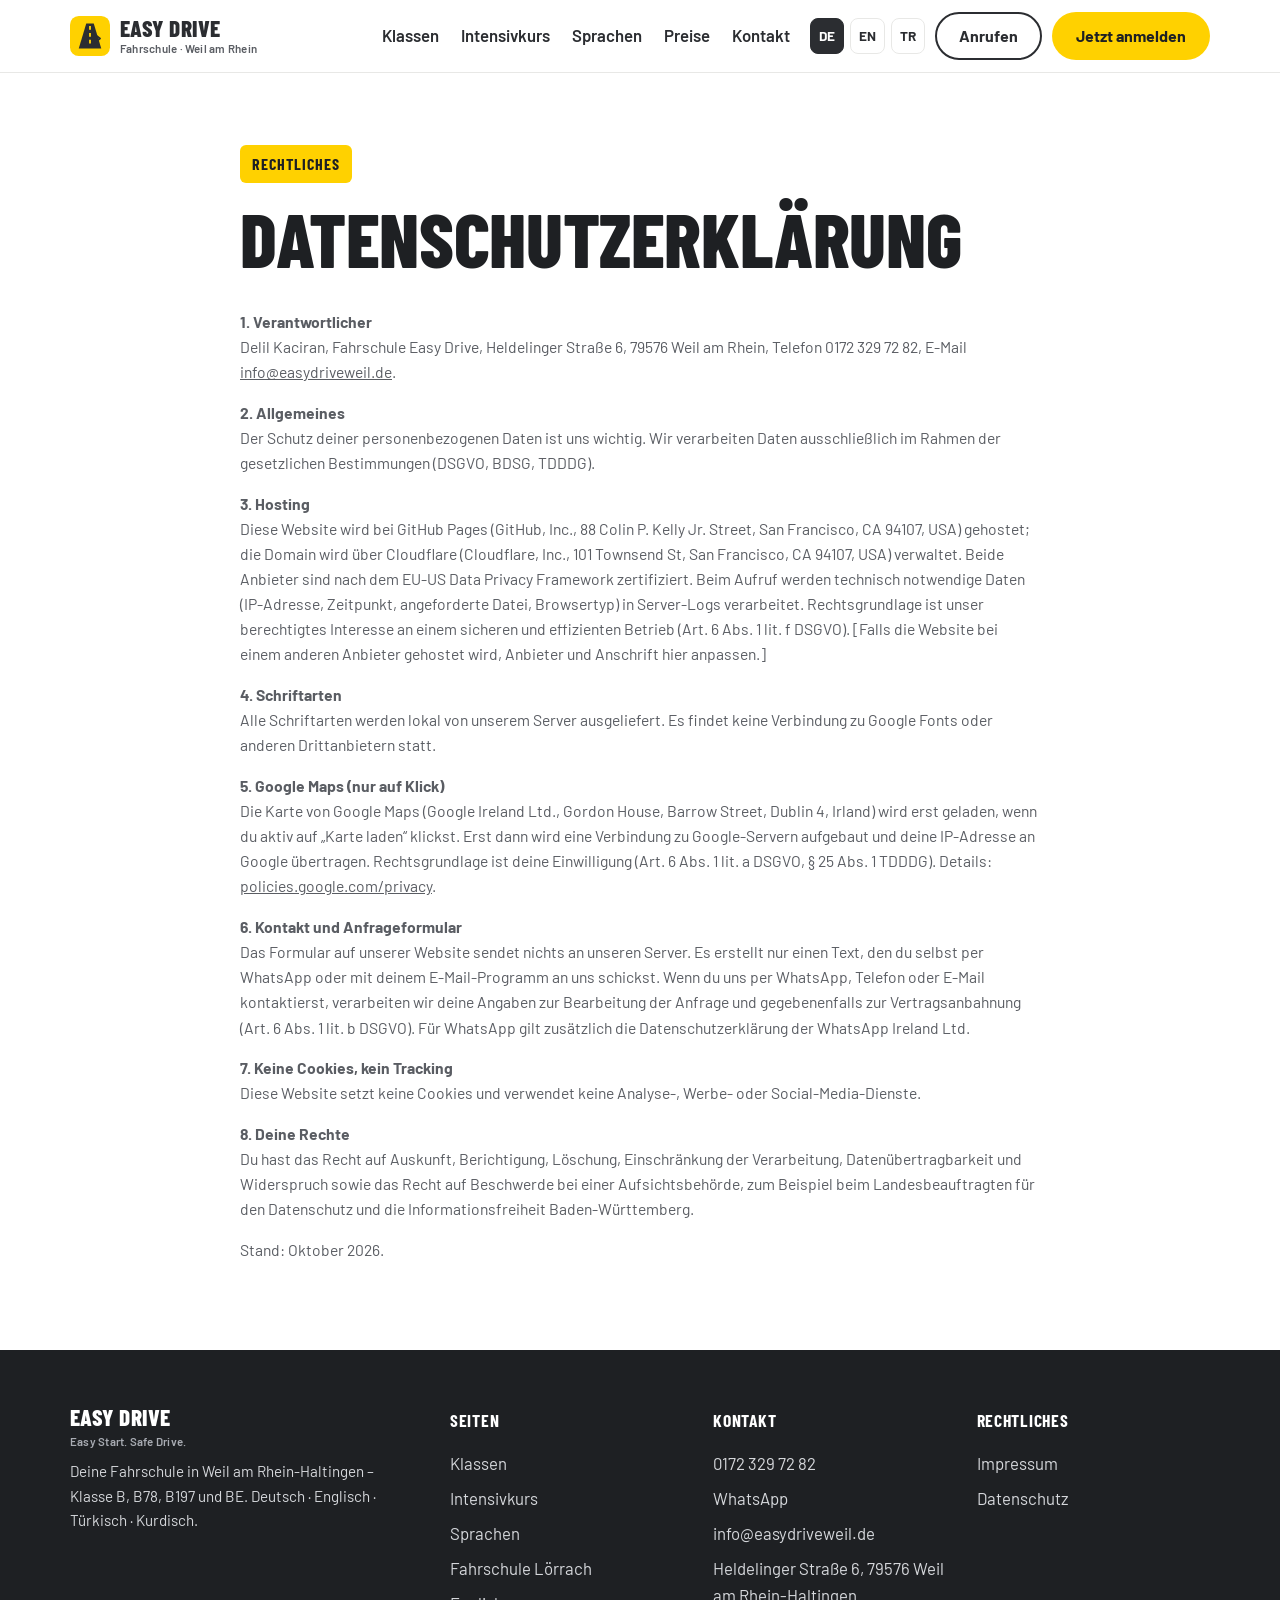
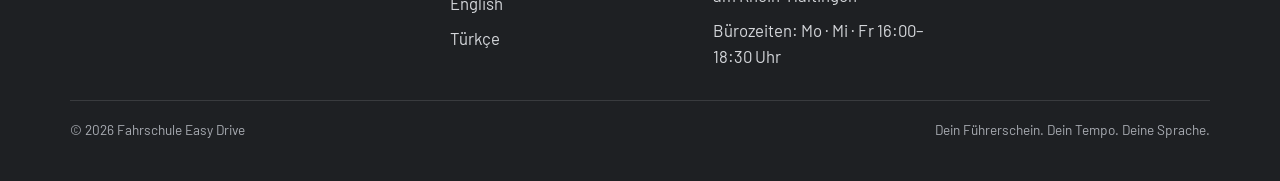
==== commit 8c4512e5: "client feedback: Grundbetrag 495 EUR, B78 in the class lists Preview build, still noindex. The base " ====
--- a/datenschutz/index.html
+++ b/datenschutz/index.html
@@ -12,7 +12,7 @@
 <link rel="icon" href="../assets/img/favicon.svg" type="image/svg+xml">
 <link rel="preload" href="../assets/fonts/barlow-condensed-800-latin.woff2" as="font" type="font/woff2" crossorigin>
 <link rel="preload" href="../assets/fonts/barlow-400-latin.woff2" as="font" type="font/woff2" crossorigin>
-<link rel="stylesheet" href="../assets/css/styles.css?v=b1780f4b">
+<link rel="stylesheet" href="../assets/css/styles.css?v=a794b289">
 <meta property="og:type" content="website">
 <meta property="og:site_name" content="Fahrschule Easy Drive">
 <meta property="og:title" content="Datenschutzerklärung – Fahrschule Easy Drive">
@@ -26,13 +26,13 @@
 <script type="application/ld+json">{"@context":"https://schema.org","@type":"WebPage","name":"Datenschutzerklärung"}</script>
 </head>
 
-<body data-page="datenschutz">
+<body data-page="datenschutz" data-promo-until="2026-11-05">
 <a class="skip" href="#main">Zum Inhalt springen</a>
 <header class="nav" id="nav">
   <div class="wrap nav__inner">
     <a class="brand" href="../" aria-label="Fahrschule Easy Drive – Startseite">
       <img class="brand__mark" src="../assets/img/logo.svg" width="40" height="40" alt="">
-      <span class="brand__word">Easy Drive<small>Fahrschule · Weil am Rhein</small></span>
+      <span class="brand__word" lang="de">Easy Drive<small>Fahrschule · Weil am Rhein</small></span>
     </a>
     <button class="nav__toggle" id="navToggle" type="button" aria-expanded="false" aria-controls="navLinks" aria-label="Menü"><span></span><span></span><span></span></button>
     <nav class="nav__links" id="navLinks" aria-label="Menü">
@@ -77,7 +77,7 @@
   <div class="wrap foot__inner">
     <div class="foot__brand">
       <span class="brand__word">Easy Drive<small>Easy Start. Safe Drive.</small></span>
-      <p>Deine Fahrschule in Weil am Rhein-Haltingen – Klasse B, B197 und BE. Deutsch · Englisch · Türkisch · Kurdisch.</p>
+      <p>Deine Fahrschule in Weil am Rhein-Haltingen – Klasse B, B78, B197 und BE. Deutsch · Englisch · Türkisch · Kurdisch.</p>
     </div>
     <nav class="foot__col" aria-label="Seiten">
       <span class="foot__h">Seiten</span>
@@ -114,6 +114,6 @@
   <a class="btn btn--primary" href="../#anfrage">Jetzt anmelden</a>
 </div>
 
-<script src="../assets/js/app.js?v=b1780f4b" defer></script>
+<script src="../assets/js/app.js?v=a794b289" defer></script>
 </body>
 </html>
--- a/assets/css/styles.css
+++ b/assets/css/styles.css
@@ -15,7 +15,7 @@
 @font-face{font-family:'Barlow Condensed';font-style:normal;font-weight:800;font-display:swap;src:url("../fonts/barlow-condensed-800-latin-ext.woff2") format("woff2");unicode-range:U+0100-02BA, U+02BD-02C5, U+02C7-02CC, U+02CE-02D7, U+02DD-02FF, U+0304, U+0308, U+0329, U+1D00-1DBF, U+1E00-1E9F, U+1EF2-1EFF, U+2020, U+20A0-20AB, U+20AD-20C4, U+2113, U+2C60-2C7F, U+A720-A7FF;}
 @font-face{font-family:'Barlow Condensed';font-style:normal;font-weight:800;font-display:swap;src:url("../fonts/barlow-condensed-800-latin.woff2") format("woff2");unicode-range:U+0000-00FF, U+0131, U+0152-0153, U+02BB-02BC, U+02C6, U+02DA, U+02DC, U+0304, U+0308, U+0329, U+2000-206F, U+20AC, U+2122, U+2191, U+2193, U+2212, U+2215, U+FEFF, U+FFFD;}
 /* ===== Fahrschule Easy Drive – stylesheet (fonts: see @font-face block above) ===== */
-:root{--yellow:#FFD100;--yellow-2:#F2B700;--yellow-soft:#FFF4BF;--anthracite:#2B2D31;--anthracite-2:#1E2023;--text:#2B2D31;--muted:#5A5D63;--line:#E8E8E6;--grey-1:#F5F5F4;--grey-2:#E8E8E6;--white:#fff;--f-display:'Barlow Condensed',Impact,'Arial Narrow',sans-serif;--f-body:'Barlow',system-ui,'Segoe UI',Roboto,sans-serif;--radius:14px;--wrap:1140px}
+:root{--yellow:#FFD100;--yellow-2:#F2B700;--yellow-soft:#FFF4BF;--anthracite:#2B2D31;--anthracite-2:#1E2023;--text:#2B2D31;--muted:#5A5D63;--line:#E8E8E6;--grey-1:#F5F5F4;--grey-2:#E8E8E6;--white:#fff;--f-display:'Barlow Condensed',Impact,'Arial Narrow',sans-serif;--f-body:'Barlow',system-ui,'Segoe UI',Roboto,sans-serif;--radius:14px;--wrap:1140px;--red:#D7262A}
 *,*::before,*::after{box-sizing:border-box}
 html{scroll-behavior:smooth;-webkit-text-size-adjust:100%}
 body{margin:0;font-family:var(--f-body);font-size:1.05rem;line-height:1.6;color:var(--text);background:var(--white)}
@@ -26,11 +26,18 @@
 .sr-only{position:absolute;width:1px;height:1px;overflow:hidden;clip:rect(0 0 0 0);white-space:nowrap}
 .skip{position:absolute;left:8px;top:-60px;background:var(--anthracite);color:#fff;padding:10px 14px;border-radius:8px;z-index:100}
 .skip:focus{top:8px}
-:focus-visible{outline:3px solid var(--yellow-2);outline-offset:2px}
+:focus-visible{outline:3px solid var(--anthracite-2);outline-offset:2px}
+/* yellow ring on the dark surfaces; the white form card inside a dark section keeps the dark ring */
+.section--dark :focus-visible,.hero__side :focus-visible,.foot :focus-visible{outline-color:var(--yellow)}
+.section--dark .form :focus-visible{outline-color:var(--anthracite-2)}
 [id]{scroll-margin-top:96px}
+[hidden]{display:none!important}
 
 /* ---------- typography ---------- */
 .kicker{display:inline-block;font-family:var(--f-display);font-weight:700;text-transform:uppercase;letter-spacing:.06em;font-size:1rem;color:var(--anthracite-2);background:var(--yellow);padding:6px 12px;border-radius:6px;margin-bottom:18px}
+.tag{display:inline-block;font-family:var(--f-display);font-weight:700;text-transform:uppercase;letter-spacing:.06em;font-size:1.05rem;color:var(--anthracite-2);background:var(--yellow);padding:7px 16px;transform:skew(-8deg);margin:0 0 18px}
+.tag span{display:inline-block;transform:skew(8deg)}
+.tag--dark{background:var(--anthracite-2);color:var(--yellow)}
 .h1,.h2,.h3{font-family:var(--f-display);font-weight:800;text-transform:uppercase;line-height:.96;letter-spacing:-.005em;margin:0 0 .45em;color:var(--anthracite-2)}
 .h1{font-size:clamp(2.7rem,6.2vw,4.8rem)}
 .h2{font-size:clamp(2rem,4.2vw,3.1rem)}
@@ -73,9 +80,12 @@
 .nav__toggle span{display:block;width:22px;height:2px;background:var(--anthracite);margin:4px auto}
 
 /* ---------- hero + road band (the one bold device) ---------- */
-.hero{position:relative;overflow:hidden;background:#fff}
-.hero__grid{display:grid;grid-template-columns:1.15fr .85fr;gap:40px;align-items:center;padding:64px 0 56px}
+.hero{padding:56px 0 64px;background:#fff}
+.hero__grid{display:grid;grid-template-columns:1.05fr .95fr;gap:48px;align-items:center}
+.hero .h1{font-size:clamp(2.4rem,5vw,4.2rem);line-height:.98;margin:0 0 18px}
 .hero .lead{font-size:1.25rem}
+.hero__photo{border-radius:24px;overflow:hidden;border:1px solid var(--line);background:#000}
+.hero__photo img{display:block;width:100%;height:auto}
 .hero__actions{display:flex;flex-wrap:wrap;gap:12px;margin:20px 0 14px}
 .hero__note{font-size:.82rem;color:var(--muted);margin:0;max-width:62ch}
 .hero__side{position:relative;margin-bottom:44px;display:grid;gap:14px;padding:28px;background:var(--anthracite-2);border-radius:24px;color:#fff;isolation:isolate}
@@ -85,11 +95,14 @@
 .usp__big{font-family:var(--f-display);font-weight:800;font-size:2.2rem;line-height:1;color:var(--yellow);min-width:84px}
 .usp__t{font-weight:700;line-height:1.2}
 .usp__s{font-size:.85rem;color:#c9cbd0}
+@media (max-width:860px){.hero__grid{grid-template-columns:1fr}.hero .h1{font-size:2.3rem}}
 
 /* ---------- chips, strip ---------- */
 .chips{display:flex;flex-wrap:wrap;gap:10px}
 .chip{display:inline-flex;align-items:center;gap:8px;padding:8px 14px;border-radius:999px;background:var(--grey-1);font-weight:600;font-size:.92rem}
 .chip--yellow{background:var(--yellow)}
+.chips--list{list-style:none;padding:0;margin:22px 0 0;display:flex;flex-wrap:wrap;gap:8px}
+.chips--list li{display:inline-flex;align-items:center;padding:8px 14px;border-radius:999px;background:var(--grey-1);font-weight:600;font-size:.92rem}
 .strip{border-top:1px solid var(--line);border-bottom:1px solid var(--line);background:var(--grey-1)}
 .strip__inner{display:flex;flex-wrap:wrap;gap:12px 28px;justify-content:space-between;padding:14px 0;font-size:.95rem}
 .strip__inner span{display:inline-flex;align-items:center;gap:8px}
@@ -100,7 +113,8 @@
 .section--grey{background:var(--grey-1)}
 .section--dark{background:var(--anthracite-2);color:#fff}
 .section--dark .h2,.section--dark .h3{color:#fff}
-.section--dark .lead,.section--dark .note{color:#c9cbd0}
+.section--dark .note,.section--dark .lead{color:#C9CBD0}
+.section--dark p,.section--dark li{color:#E4E5E7}
 .grid{display:grid;gap:22px}
 .grid--3{grid-template-columns:repeat(3,1fr)}
 .grid--2{grid-template-columns:repeat(2,1fr)}
@@ -141,12 +155,10 @@
 .step p{margin:0;font-size:.95rem;color:var(--muted)}
 
 /* ---------- fleet ---------- */
-.fleet{display:grid;grid-template-columns:1fr 1fr;gap:22px}
-.fleet__card{position:relative;border:1px solid var(--line);border-radius:var(--radius);overflow:hidden;background:#fff}
+.fleet{display:grid;grid-template-columns:repeat(3,1fr);gap:22px}
+.fleet__card{border:1px solid var(--line);border-radius:var(--radius);overflow:hidden;background:#fff}
 .fleet__img{aspect-ratio:3/2;background:var(--grey-1)}
 .fleet__img img{width:100%;height:100%;object-fit:cover;display:block}
-.fleet__img--placeholder img{object-fit:contain;padding:24px}
-.fleet__ribbon{position:absolute;top:18px;right:-40px;transform:rotate(35deg);background:var(--yellow);color:var(--anthracite-2);font-weight:800;font-family:var(--f-display);text-transform:uppercase;letter-spacing:.06em;padding:6px 60px;font-size:.9rem}
 .fleet__body{padding:18px 22px 22px}
 .fleet__body h3{margin:0 0 4px;font-family:var(--f-display);text-transform:uppercase;font-size:1.4rem}
 .fleet__body p{margin:0;color:var(--muted)}
@@ -162,12 +174,14 @@
 /* ---------- about ---------- */
 .about{display:grid;grid-template-columns:1.2fr .8fr;gap:40px;align-items:center}
 .about .chips{margin-top:8px}
-.portrait{border-radius:24px;overflow:hidden;background:var(--grey-1);border:1px solid var(--line);position:relative}
-.portrait img{width:100%;height:auto}
-.portrait__cap{position:absolute;left:0;right:0;bottom:0;background:rgba(30,32,35,.85);color:#fff;padding:10px 16px;font-size:.9rem}
+.about .chip{background:#fff}
+.about__video{margin:0;max-width:340px;justify-self:center;border-radius:24px;overflow:hidden;border:1px solid var(--line);background:#000}
+.about__video video{display:block;width:100%;height:auto;aspect-ratio:9/16;background:#000}
+.about__video figcaption{font-size:.85rem;color:var(--muted);padding:10px 14px;background:#fff}
+@media (max-width:860px){.about__video{max-width:300px;margin:0 auto}}
 
 /* ---------- classroom values ---------- */
-.values{display:grid;grid-template-columns:.9fr 1.1fr;gap:40px;align-items:start}
+.values{display:grid;grid-template-columns:.9fr 1.1fr;gap:16px 40px;align-items:start}
 .values__photo,.values__room{margin:0;border-radius:var(--radius);overflow:hidden;border:1px solid var(--line);background:#fff}
 .values__photo img,.values__room img{display:block;width:100%;height:auto}
 .values figcaption{font-size:.85rem;color:var(--muted);padding:10px 14px}
@@ -175,8 +189,13 @@
 .values__list li{font-family:var(--f-display);font-weight:700;font-size:1.25rem;padding:10px 16px;border:2px solid var(--anthracite);border-radius:12px}
 .values__list .values__prio{width:100%;background:var(--yellow);border-color:var(--yellow)}
 .values__rules{columns:2;column-gap:28px;padding-left:20px;margin:0 0 26px;line-height:1.7}
-.values__room{margin-top:8px}
-@media (max-width:860px){.values{grid-template-columns:1fr}.values__rules{columns:1}}
+.values__photo{grid-column:1;grid-row:1;align-self:stretch;display:flex;flex-direction:column}.values__photo img{flex:1;min-height:0;height:100%;object-fit:cover}.values__text{grid-column:2;grid-row:1}.values__room{grid-column:1/-1;grid-row:2}.values__room img{height:360px;object-fit:cover}
+/* inside .section--dark: unframed photos, white outlined chips, yellow priority line */
+.section--dark .values__photo,.section--dark .values__room{border-color:rgba(255,255,255,.14);background:transparent}
+.section--dark .values figcaption{color:#C9CBD0;background:transparent}
+.section--dark .values__list li{border:2px solid #fff;color:#fff;text-transform:uppercase}
+.section--dark .values__list .values__prio{background:var(--yellow);border-color:var(--yellow);color:var(--anthracite-2)}
+@media (max-width:860px){.values{grid-template-columns:1fr}.values__photo,.values__room,.values__text{grid-column:auto;grid-row:auto}.values__photo{display:block}.values__photo img,.values__room img{height:auto}.values__room{order:3}.values__rules{columns:1}}
 
 /* ---------- faq ---------- */
 .faq{max-width:820px;display:grid;gap:10px}
@@ -189,12 +208,12 @@
 
 /* ---------- contact + form + map ---------- */
 .contact{display:grid;grid-template-columns:.9fr 1.1fr;gap:36px;align-items:start}
-.contact__photo{border-radius:var(--radius);overflow:hidden;margin:0 0 18px}
-.contact__photo img{display:block;width:100%;height:auto}
 .contact__list{list-style:none;padding:0;margin:0 0 20px;display:grid;gap:12px}
 .contact__list li{display:flex;gap:12px;align-items:flex-start}
 .contact__list svg{width:22px;height:22px;flex:none;color:var(--yellow-2);margin-top:2px}
 .contact__list a{font-weight:600}
+.contact__actions{display:flex;flex-wrap:wrap;gap:10px;margin:0 0 20px}
+.section--dark .contact__list a{color:#fff}
 .form{background:#fff;border:1px solid var(--line);border-radius:var(--radius);padding:26px;display:grid;gap:14px}
 .form h3{margin:0}
 .form__row{display:grid;grid-template-columns:1fr 1fr;gap:14px}
@@ -203,11 +222,22 @@
 .form textarea{min-height:110px;resize:vertical}
 .form__actions{display:flex;flex-wrap:wrap;gap:10px}
 .form__hint{font-size:.82rem;color:var(--muted);margin:0}
+/* inside .section--dark the form stays a white card with its own colours */
+.section--dark .form{background:#fff;color:var(--text);border-radius:var(--radius);padding:22px}
+.section--dark .form .h3{color:var(--anthracite-2)}
+.section--dark .form p{color:var(--muted)}
+.section--dark .form .btn--ghost{border-color:var(--anthracite);color:var(--anthracite)}
+.section--dark .form .btn--ghost:hover{background:var(--anthracite);color:#fff}
 .map{position:relative;aspect-ratio:16/10;border-radius:var(--radius);overflow:hidden;border:1px solid var(--line);background:var(--grey-1);margin-top:20px}
 .map iframe{position:absolute;inset:0;width:100%;height:100%;border:0}
 .mapload{position:absolute;inset:0;width:100%;height:100%;display:flex;flex-direction:column;align-items:center;justify-content:center;gap:8px;padding:22px;text-align:center;cursor:pointer;border:0;font-family:inherit;background:linear-gradient(160deg,#fff,var(--grey-1));color:var(--muted)}
+.mapload:focus-visible{outline-offset:-5px}
 .mapload__t{font-family:var(--f-display);font-weight:700;font-size:1.2rem;text-transform:uppercase;color:var(--anthracite)}
 .mapload__n{font-size:.8rem;max-width:36ch}
+/* inside .section--dark the map placeholder is a dark card with light text */
+.section--dark .map{background:transparent;border-color:rgba(255,255,255,.14)}
+.section--dark .mapload{background:rgba(255,255,255,.06);color:#C9CBD0}
+.section--dark .mapload__t{color:#fff}
 
 /* ---------- cta band ---------- */
 .cta{background:var(--yellow);color:var(--anthracite-2)}
@@ -256,55 +286,11 @@
 .page-photo figcaption{font-size:.85rem;color:var(--muted);padding:10px 14px;background:#fff}
 
 /* ---------- responsive ---------- */
-@media (max-width:980px){.hero__grid,.about,.contact,.classblock{grid-template-columns:1fr}.grid--3{grid-template-columns:1fr 1fr}.steps{grid-template-columns:repeat(2,1fr)}.lang{grid-template-columns:1fr 1fr}.foot__inner{grid-template-columns:1fr 1fr}.keyfacts{position:static}}
-@media (max-width:760px){.nav__links{display:none;position:absolute;left:0;right:0;top:72px;background:#fff;flex-direction:column;gap:0;padding:10px 16px 16px;border-bottom:1px solid var(--line);box-shadow:0 8px 24px rgba(30,32,35,.08)}.nav__links.is-open{display:flex}.nav__links a{padding:12px 0;border-bottom:1px solid var(--line)}.nav__toggle{display:block;margin-left:auto}.nav__actions .btn{display:none}.hero__grid{padding:36px 0 36px}.hero__side{margin-top:18px}.grid--3,.grid--2,.offer,.fleet,.form__row{grid-template-columns:1fr}.steps{grid-template-columns:1fr}.section{padding:52px 0}.sticky{display:flex;gap:8px}.foot{padding-bottom:110px}.foot__inner{grid-template-columns:1fr}.timeline li{grid-template-columns:1fr}.brand__word small{display:none}}
+@media (max-width:980px){.about,.contact,.classblock{grid-template-columns:1fr}.grid--3{grid-template-columns:1fr 1fr}.steps{grid-template-columns:repeat(2,1fr)}.lang{grid-template-columns:1fr 1fr}.foot__inner{grid-template-columns:1fr 1fr}.keyfacts{position:static}}
+/* below 900 px the header (896 px wide in German) folds into the burger menu; the other phone rules start at 760 px */
+@media (max-width:1080px){.nav__links{display:none;position:absolute;left:0;right:0;top:72px;background:#fff;flex-direction:column;gap:0;padding:10px 16px 16px;border-bottom:1px solid var(--line);box-shadow:0 8px 24px rgba(30,32,35,.08)}.nav__links.is-open{display:flex}.nav__links a{padding:12px 0;border-bottom:1px solid var(--line)}.nav__toggle{display:block;margin-left:auto}.nav__actions .btn{display:none}.sticky{display:flex;gap:8px}.foot{padding-bottom:110px}}
+@media (max-width:760px){.hero__side{margin-top:18px}.grid--3,.grid--2,.offer,.fleet,.form__row{grid-template-columns:1fr}.steps{grid-template-columns:1fr}.section{padding:52px 0}.foot__inner{grid-template-columns:1fr}.timeline li{grid-template-columns:1fr}.brand__word small{display:none}}
 @media (prefers-reduced-motion:reduce){html{scroll-behavior:auto}.btn,.nav{transition:none}}
-
-/* ---------- journey (scroll-driven map) ---------- */
-.jy{position:relative;height:1000vh;background:#F3EFE4}
-.jy-sticky{position:sticky;top:0;height:100vh;height:100dvh;overflow:hidden}
-.jy-stage{position:absolute;inset:0;background:#F3EFE4}
-.jy-stage svg{width:100%;height:100%;display:block}
-.jy-stage noscript img{width:100%;height:100%;object-fit:cover}
-.jy-copylayer{position:absolute;inset:0;pointer-events:none}
-.jy-copylayer::before{content:"";position:absolute;inset:0;width:min(56vw,760px);background:linear-gradient(90deg,#F3EFE4 0%,rgba(243,239,228,.92) 50%,rgba(243,239,228,0) 100%)}
-.jy-copy{position:absolute;left:clamp(16px,5vw,64px);top:50%;transform:translateY(calc(-50% + 12px));width:min(44vw,520px);opacity:0;visibility:hidden;transition:opacity .45s,visibility 0s .45s;pointer-events:none}
-.jy-copy.is-on{opacity:1;visibility:visible;transition:opacity .45s,visibility 0s;transform:translateY(calc(-50% + 10px - 20px * var(--jy-stop, .5)));pointer-events:auto}
-.jy-copy__num{font-family:var(--f-display);font-weight:700;font-size:.95rem;letter-spacing:.06em;color:var(--muted)}
-.jy-copy__num b{color:var(--anthracite-2)}
-.jy-copy .h1{font-size:clamp(2.3rem,4.8vw,3.9rem);margin-top:10px}
-.jy-copy .h2{font-size:clamp(2rem,4vw,3.2rem);margin-top:10px}
-.jy-copy__body{font-size:1.1rem;color:var(--muted);max-width:44ch;margin:0 0 14px}
-.jy-copy__tags{list-style:none;display:flex;flex-wrap:wrap;gap:8px;padding:0;margin:0 0 16px}
-.jy-copy__tags li{font-size:.85rem;font-weight:700;padding:6px 12px;border-radius:999px;background:#fff;border:1px solid var(--line)}
-.jy-copy__note{font-size:.78rem;color:var(--muted);max-width:52ch;margin:10px 0 0}
-.jy-copy .hero__actions{margin:6px 0 10px}
-.jy-route{position:absolute;right:clamp(12px,2.4vw,30px);top:50%;transform:translateY(-50%);display:flex;flex-direction:column;gap:18px;padding:16px 8px}
-.jy-route::before{content:"";position:absolute;left:50%;top:18px;bottom:18px;width:2px;transform:translateX(-50%);background:var(--anthracite);opacity:.18}
-.jy-route__dot{position:relative;border:0;background:transparent;cursor:pointer;width:24px;height:24px;display:grid;place-items:center;padding:0}
-.jy-route__dot i{width:9px;height:9px;border-radius:50%;background:#C9CBD0;transition:transform .3s,background .3s,box-shadow .3s}
-.jy-route__dot:hover i{background:var(--anthracite)}
-.jy-route__dot.is-active i{background:var(--yellow);transform:scale(1.4);box-shadow:0 0 0 5px rgba(255,209,0,.25)}
-.jy-route__label{position:absolute;right:30px;top:50%;transform:translateY(-50%);white-space:nowrap;font-size:.8rem;font-weight:700;color:var(--anthracite);background:#fff;padding:5px 10px;border-radius:999px;opacity:0;pointer-events:none;transition:opacity .25s;border:1px solid var(--line)}
-.jy-route__dot:hover .jy-route__label,.jy-route__dot.is-active .jy-route__label{opacity:1}
-.jy-hint{position:absolute;left:50%;bottom:22px;transform:translateX(-50%);display:flex;flex-direction:column;align-items:center;gap:8px;font-size:.78rem;letter-spacing:.08em;text-transform:uppercase;color:var(--muted);transition:opacity .3s;pointer-events:none}
-.jy-hint i{width:22px;height:34px;border-radius:12px;border:2px solid rgba(43,45,49,.3);position:relative}
-.jy-hint i::after{content:"";position:absolute;left:50%;top:7px;width:4px;height:7px;border-radius:2px;background:var(--yellow-2);transform:translateX(-50%);animation:jy-wheel 1.7s ease-in-out infinite}
-@keyframes jy-wheel{0%{opacity:0;top:6px}40%{opacity:1}100%{opacity:0;top:17px}}
-.jy-attrib{position:absolute;left:12px;bottom:10px;font-size:.68rem;color:var(--muted);background:rgba(243,239,228,.85);padding:2px 6px;border-radius:4px}
-.jy-attrib a{color:inherit}
-@media (max-width:860px){.jy{height:880vh}.jy-copylayer{inset:auto;left:0;right:0;bottom:var(--jy-footer,0px);max-height:46%;background:#F3EFE4;border-radius:18px 18px 0 0;box-shadow:0 -8px 24px rgba(43,45,49,.08);padding:20px 16px calc(14px + env(safe-area-inset-bottom));overflow:auto;pointer-events:auto}.jy-copylayer::before{content:"";position:absolute;inset:auto;top:8px;left:50%;width:40px;height:4px;border-radius:2px;background:#C9CBD0;transform:translateX(-50%)}.jy-copy{position:relative;inset:auto;width:auto;transform:none;transition:none;display:none}.jy-copy.is-on{display:block;transform:none;transition:none}.jy-copy .h1{font-size:clamp(1.7rem,7.2vw,2.3rem)}.jy-copy .h2{font-size:clamp(1.5rem,6.4vw,2.1rem)}.jy-copy__body{font-size:.98rem;max-width:none}.jy-route{top:84px;right:auto;left:16px;transform:none;flex-direction:row;gap:10px;padding:6px 6px;background:rgba(243,239,228,.85);border-radius:999px}.jy-route::before{display:none}.jy-route__label{display:none}.jy-hint{display:none}.jy-attrib{bottom:auto;top:132px}}
-@media (prefers-reduced-motion:reduce){.jy-copy{transition:none}.jy-hint i::after{animation:none}}
-/* static fallback: no JS, or the map could not be fetched - map image (if any) on top, the six stops as plain text below */
-.jy--static{height:auto}
-.jy--static .jy-sticky{position:static;height:auto;overflow:visible}
-.jy--static .jy-stage{position:relative;aspect-ratio:1393/838;max-height:70vh}
-.jy--static .jy-stage.is-fallback{display:none}
-.jy--static .jy-copylayer{max-height:none;overflow:visible;position:static;pointer-events:auto;padding:32px 16px 8px}
-.jy--static .jy-copylayer::before{display:none}
-.jy--static .jy-copy{display:block;position:static;opacity:1;visibility:visible;transform:none;width:auto;max-width:640px;margin:0 auto 40px;pointer-events:auto;transition:none}
-.jy--static .jy-route,.jy--static .jy-hint{display:none}
-.jy--static .jy-attrib{position:static;display:inline-block;margin:0 16px 16px}
 
 /* ---------- editorial blocks ---------- */
 .state{display:grid;grid-template-columns:1.1fr .9fr;gap:40px;align-items:end}
@@ -313,8 +299,19 @@
 .numbers div{padding:18px 18px 18px 0;border-right:1px solid var(--line)}
 .numbers div:last-child{border-right:0;padding-left:18px}
 .numbers div:nth-child(2){padding-left:18px}
-.numbers b{display:block;font-family:var(--f-display);font-weight:800;font-size:clamp(2.4rem,4vw,3.4rem);line-height:1;color:var(--anthracite-2)}
-.numbers span{font-size:.95rem;color:var(--muted)}
+/* client request 2026-10-24: the three statement numbers are the only red on the site */
+.numbers b{color:var(--red);display:block;font-family:var(--f-display);font-weight:800;font-size:clamp(2.4rem,4vw,3.4rem);line-height:1}
+.numbers div>span{font-size:.95rem;color:var(--muted)}
+.classes{display:grid;grid-template-columns:repeat(4,1fr);gap:16px;margin:0 0 28px}
+.cls{background:#fff;border:1px solid var(--line);border-radius:var(--radius);padding:22px 20px;display:flex;flex-direction:column;gap:8px}
+.cls svg{width:56px;height:56px;stroke:var(--anthracite-2);fill:none;stroke-width:2;stroke-linecap:round;stroke-linejoin:round}
+.cls svg .y{fill:var(--yellow);stroke:none}
+.cls h3{font-family:var(--f-display);font-size:1.6rem;text-transform:uppercase;letter-spacing:.02em;margin:0}
+.cls p{margin:0;color:var(--muted);font-size:.95rem}
+.cls a{margin-top:auto;font-weight:700;text-decoration:underline;text-decoration-color:var(--yellow);text-decoration-thickness:2px;text-underline-offset:4px;color:var(--anthracite)}
+/* 320 px phones: the card may shrink below the longest German word ("Autoführerschein"), which then hyphenates or wraps */
+.cls{min-width:0}
+.cls p{overflow-wrap:anywhere;hyphens:auto}
 .compare{width:100%;border-collapse:collapse;margin-top:28px}
 .compare th,.compare td{padding:14px 16px;text-align:left;border-bottom:1px solid var(--line);vertical-align:top}
 .compare th{font-family:var(--f-display);text-transform:uppercase;font-size:1.3rem;letter-spacing:.02em;border-bottom:2px solid var(--anthracite-2)}
@@ -325,8 +322,18 @@
 .road::after{content:"";position:absolute;left:14px;right:14px;top:12px;height:2px;background:repeating-linear-gradient(90deg,var(--yellow) 0 18px,transparent 18px 32px)}
 .road b{display:block;font-family:var(--f-display);text-transform:uppercase;font-size:1.3rem;color:var(--anthracite-2)}
 .road p{margin:4px 0 0;font-size:.95rem;color:var(--muted)}
-@media (max-width:860px){.state{grid-template-columns:1fr}.numbers{grid-template-columns:1fr}.numbers div{border-right:0;border-bottom:1px solid var(--line);padding-left:0}.road{grid-template-columns:1fr 1fr}.compare{display:block;overflow-x:auto}}
+@media (max-width:860px){.state{grid-template-columns:1fr}.numbers{grid-template-columns:1fr}.numbers div,.numbers div:nth-child(2),.numbers div:last-child{border-right:0;border-bottom:1px solid var(--line);padding-left:0}.road{grid-template-columns:1fr 1fr}.classes{grid-template-columns:1fr 1fr}.compare{display:block;overflow-x:auto}}
 
 /* ---------- prices: two tables + worked example ---------- */
 #preise .h3{margin:18px 0 10px}
 .prices--fees td:last-child{font-weight:600}
+/* 320-390 px phones: the price cell ("je nach Anbieter" / "Depends on the provider") may wrap, otherwise the fee table pushes the page sideways */
+@media (max-width:420px){.prices--fees td:last-child{white-space:normal}}
+
+/* ---------- promo band (launch offer, then the permanent discount) ---------- */
+.promo{background:var(--yellow);color:var(--anthracite-2);padding:44px 0}
+.promo__grid{display:grid;grid-template-columns:1.4fr .6fr;gap:32px;align-items:center}
+.promo__title{font-family:var(--f-display);font-weight:800;text-transform:uppercase;font-size:clamp(1.9rem,4vw,3rem);line-height:1;margin:0 0 10px}
+.promo__line{margin:0;font-size:1.1rem;font-weight:600}
+.promo__btn{background:var(--anthracite-2);color:#fff;justify-self:end}
+@media (max-width:860px){.promo__grid{grid-template-columns:1fr}.promo__btn{justify-self:start}}
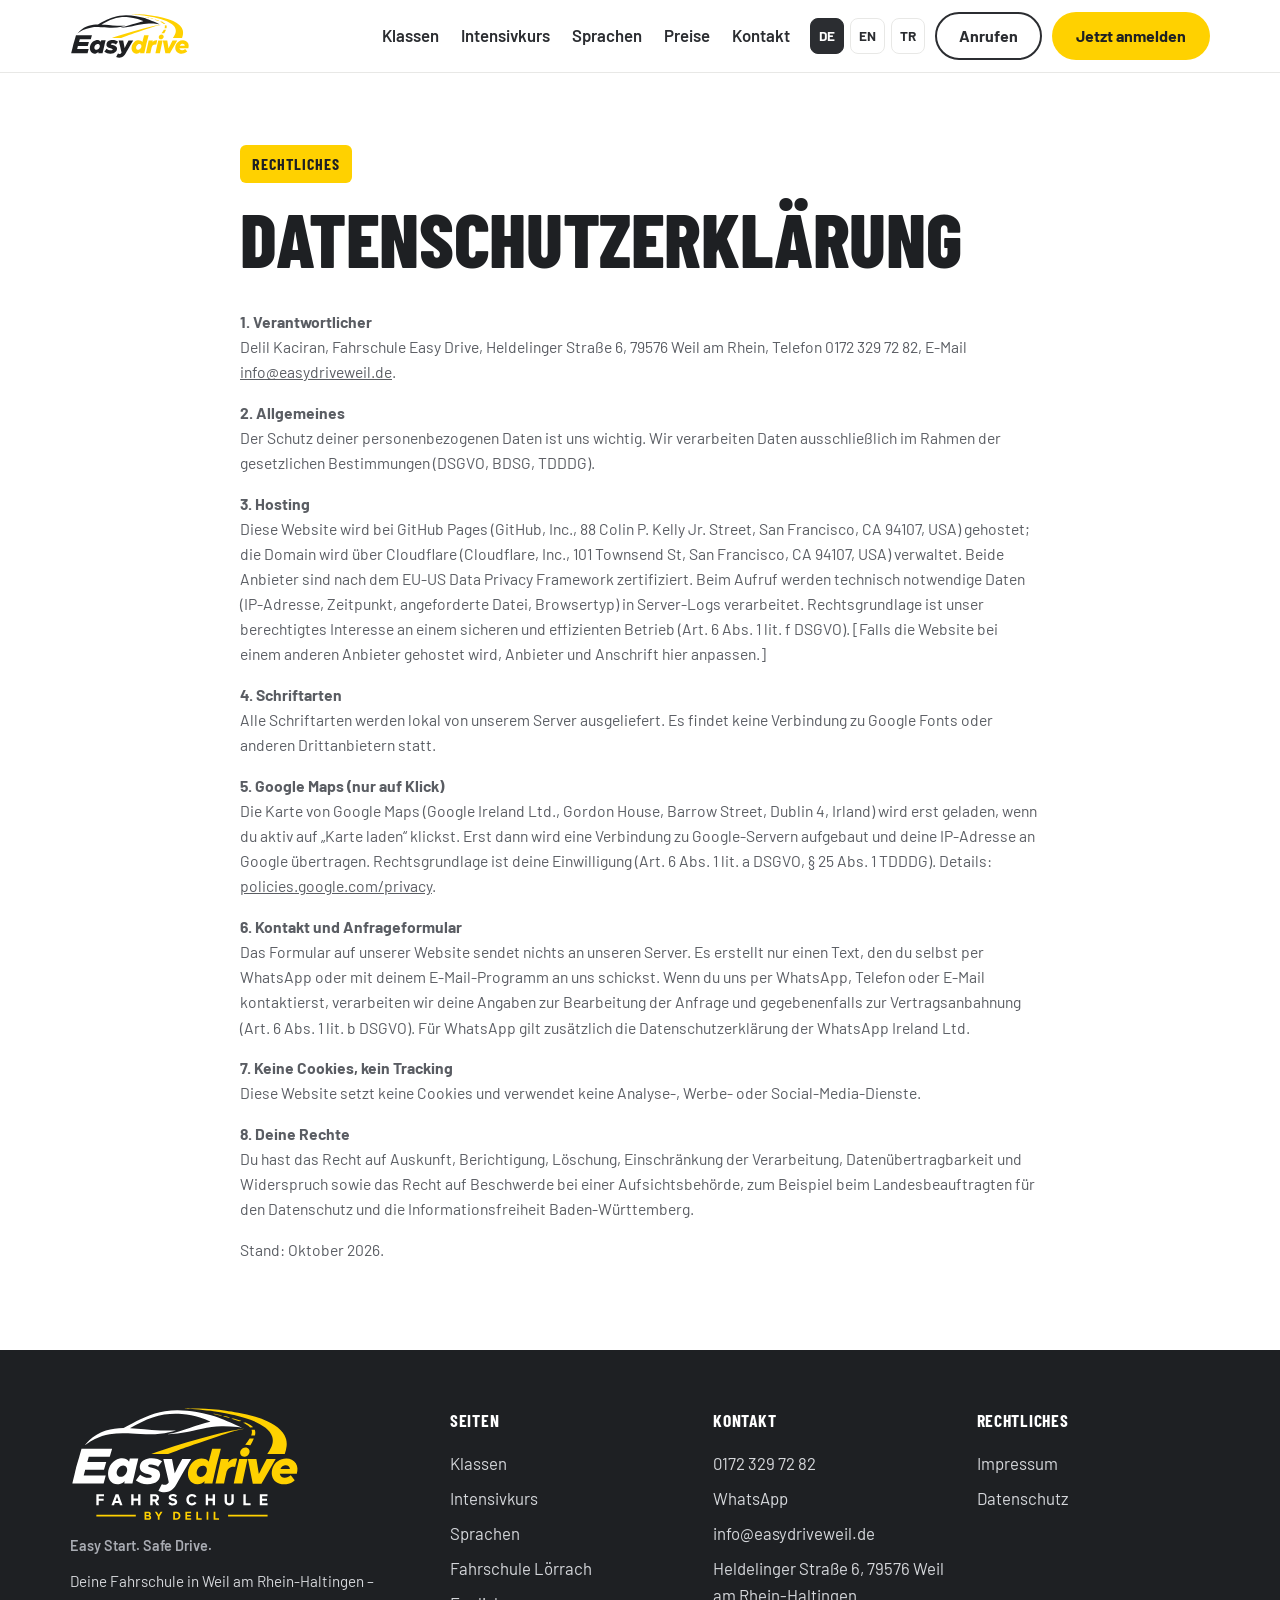
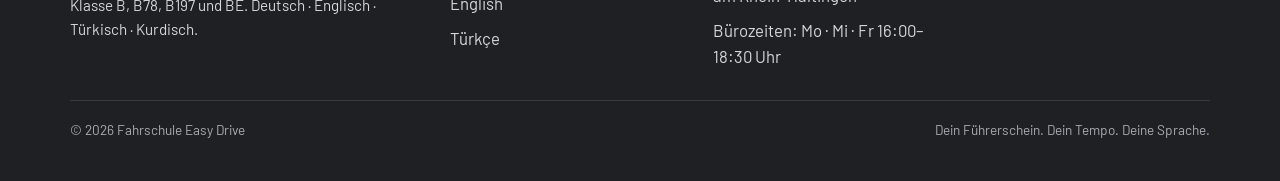
==== commit 92bf7108: "client logo, GLA named as the automatic car, B78 priced like B Preview build, still noindex. The cli" ====
--- a/datenschutz/index.html
+++ b/datenschutz/index.html
@@ -12,7 +12,7 @@
 <link rel="icon" href="../assets/img/favicon.svg" type="image/svg+xml">
 <link rel="preload" href="../assets/fonts/barlow-condensed-800-latin.woff2" as="font" type="font/woff2" crossorigin>
 <link rel="preload" href="../assets/fonts/barlow-400-latin.woff2" as="font" type="font/woff2" crossorigin>
-<link rel="stylesheet" href="../assets/css/styles.css?v=a794b289">
+<link rel="stylesheet" href="../assets/css/styles.css?v=f4b23831">
 <meta property="og:type" content="website">
 <meta property="og:site_name" content="Fahrschule Easy Drive">
 <meta property="og:title" content="Datenschutzerklärung – Fahrschule Easy Drive">
@@ -31,8 +31,7 @@
 <header class="nav" id="nav">
   <div class="wrap nav__inner">
     <a class="brand" href="../" aria-label="Fahrschule Easy Drive – Startseite">
-      <img class="brand__mark" src="../assets/img/logo.svg" width="40" height="40" alt="">
-      <span class="brand__word" lang="de">Easy Drive<small>Fahrschule · Weil am Rhein</small></span>
+      <img class="brand__logo" src="../assets/img/logo-wordmark.svg" width="1228" height="472" alt="">
     </a>
     <button class="nav__toggle" id="navToggle" type="button" aria-expanded="false" aria-controls="navLinks" aria-label="Menü"><span></span><span></span><span></span></button>
     <nav class="nav__links" id="navLinks" aria-label="Menü">
@@ -76,7 +75,8 @@
 <footer class="foot">
   <div class="wrap foot__inner">
     <div class="foot__brand">
-      <span class="brand__word">Easy Drive<small>Easy Start. Safe Drive.</small></span>
+      <img class="foot__logo" src="../assets/img/logo-full.svg" width="1228" height="618" alt="Easydrive Fahrschule by Delil" loading="lazy">
+      <span class="foot__tagline">Easy Start. Safe Drive.</span>
       <p>Deine Fahrschule in Weil am Rhein-Haltingen – Klasse B, B78, B197 und BE. Deutsch · Englisch · Türkisch · Kurdisch.</p>
     </div>
     <nav class="foot__col" aria-label="Seiten">
@@ -114,6 +114,6 @@
   <a class="btn btn--primary" href="../#anfrage">Jetzt anmelden</a>
 </div>
 
-<script src="../assets/js/app.js?v=a794b289" defer></script>
+<script src="../assets/js/app.js?v=f4b23831" defer></script>
 </body>
 </html>
--- a/assets/css/styles.css
+++ b/assets/css/styles.css
@@ -66,9 +66,7 @@
 .nav.is-scrolled{box-shadow:0 8px 24px rgba(30,32,35,.08)}
 .nav__inner{display:flex;align-items:center;gap:20px;min-height:72px;position:relative}
 .brand{display:inline-flex;align-items:center;gap:10px;text-decoration:none}
-.brand__mark{width:40px;height:40px}
-.brand__word{font-family:var(--f-display);font-weight:800;font-size:1.45rem;text-transform:uppercase;letter-spacing:.02em;line-height:1}
-.brand__word small{display:block;font-family:var(--f-body);font-size:.72rem;font-weight:600;letter-spacing:.02em;text-transform:none;color:var(--muted);margin-top:3px}
+.brand__logo{display:block;height:46px;width:auto}
 .nav__links{display:flex;gap:22px;margin-left:auto}
 .nav__links a{text-decoration:none;font-weight:600;color:var(--anthracite);padding:6px 0;border-bottom:2px solid transparent}
 .nav__links a:hover,.nav__links a[aria-current="page"]{border-color:var(--yellow)}
@@ -249,8 +247,8 @@
 /* ---------- footer ---------- */
 .foot{background:var(--anthracite-2);color:#d5d7db;padding:56px 0 40px}
 .foot__inner{display:grid;grid-template-columns:1.5fr 1fr 1fr 1fr;gap:30px;padding-bottom:30px;border-bottom:1px solid rgba(255,255,255,.12)}
-.foot .brand__word{color:#fff}
-.foot .brand__word small{color:#a9acb3}
+.foot__logo{display:block;width:230px;height:auto;margin:0 0 12px}
+.foot__tagline{display:block;color:#a9acb3;font-size:.9rem;font-weight:600;margin:0 0 10px}
 .foot__brand p{margin:12px 0 0;max-width:34ch;font-size:.95rem}
 .foot__h{font-family:var(--f-display);text-transform:uppercase;letter-spacing:.04em;font-weight:700;font-size:1.1rem;color:#fff;margin-bottom:8px;display:block}
 .foot__col{display:flex;flex-direction:column;gap:8px}
@@ -289,7 +287,7 @@
 @media (max-width:980px){.about,.contact,.classblock{grid-template-columns:1fr}.grid--3{grid-template-columns:1fr 1fr}.steps{grid-template-columns:repeat(2,1fr)}.lang{grid-template-columns:1fr 1fr}.foot__inner{grid-template-columns:1fr 1fr}.keyfacts{position:static}}
 /* below 900 px the header (896 px wide in German) folds into the burger menu; the other phone rules start at 760 px */
 @media (max-width:1080px){.nav__links{display:none;position:absolute;left:0;right:0;top:72px;background:#fff;flex-direction:column;gap:0;padding:10px 16px 16px;border-bottom:1px solid var(--line);box-shadow:0 8px 24px rgba(30,32,35,.08)}.nav__links.is-open{display:flex}.nav__links a{padding:12px 0;border-bottom:1px solid var(--line)}.nav__toggle{display:block;margin-left:auto}.nav__actions .btn{display:none}.sticky{display:flex;gap:8px}.foot{padding-bottom:110px}}
-@media (max-width:760px){.hero__side{margin-top:18px}.grid--3,.grid--2,.offer,.fleet,.form__row{grid-template-columns:1fr}.steps{grid-template-columns:1fr}.section{padding:52px 0}.foot__inner{grid-template-columns:1fr}.timeline li{grid-template-columns:1fr}.brand__word small{display:none}}
+@media (max-width:760px){.hero__side{margin-top:18px}.grid--3,.grid--2,.offer,.fleet,.form__row{grid-template-columns:1fr}.steps{grid-template-columns:1fr}.section{padding:52px 0}.foot__inner{grid-template-columns:1fr}.timeline li{grid-template-columns:1fr}.brand__logo{height:38px}}
 @media (prefers-reduced-motion:reduce){html{scroll-behavior:auto}.btn,.nav{transition:none}}
 
 /* ---------- editorial blocks ---------- */
@@ -302,7 +300,7 @@
 /* client request 2026-10-24: the three statement numbers are the only red on the site */
 .numbers b{color:var(--red);display:block;font-family:var(--f-display);font-weight:800;font-size:clamp(2.4rem,4vw,3.4rem);line-height:1}
 .numbers div>span{font-size:.95rem;color:var(--muted)}
-.classes{display:grid;grid-template-columns:repeat(4,1fr);gap:16px;margin:0 0 28px}
+.classes{display:grid;grid-template-columns:repeat(5,1fr);gap:16px;margin:0 0 28px}
 .cls{background:#fff;border:1px solid var(--line);border-radius:var(--radius);padding:22px 20px;display:flex;flex-direction:column;gap:8px}
 .cls svg{width:56px;height:56px;stroke:var(--anthracite-2);fill:none;stroke-width:2;stroke-linecap:round;stroke-linejoin:round}
 .cls svg .y{fill:var(--yellow);stroke:none}
@@ -322,7 +320,7 @@
 .road::after{content:"";position:absolute;left:14px;right:14px;top:12px;height:2px;background:repeating-linear-gradient(90deg,var(--yellow) 0 18px,transparent 18px 32px)}
 .road b{display:block;font-family:var(--f-display);text-transform:uppercase;font-size:1.3rem;color:var(--anthracite-2)}
 .road p{margin:4px 0 0;font-size:.95rem;color:var(--muted)}
-@media (max-width:860px){.state{grid-template-columns:1fr}.numbers{grid-template-columns:1fr}.numbers div,.numbers div:nth-child(2),.numbers div:last-child{border-right:0;border-bottom:1px solid var(--line);padding-left:0}.road{grid-template-columns:1fr 1fr}.classes{grid-template-columns:1fr 1fr}.compare{display:block;overflow-x:auto}}
+@media (max-width:860px){.state{grid-template-columns:1fr}.numbers{grid-template-columns:1fr}.numbers div,.numbers div:nth-child(2),.numbers div:last-child{border-right:0;border-bottom:1px solid var(--line);padding-left:0}.road{grid-template-columns:1fr 1fr}.classes{grid-template-columns:1fr 1fr}.classes .cls:nth-child(5){grid-column:1/-1}.compare{display:block;overflow-x:auto}}
 
 /* ---------- prices: two tables + worked example ---------- */
 #preise .h3{margin:18px 0 10px}
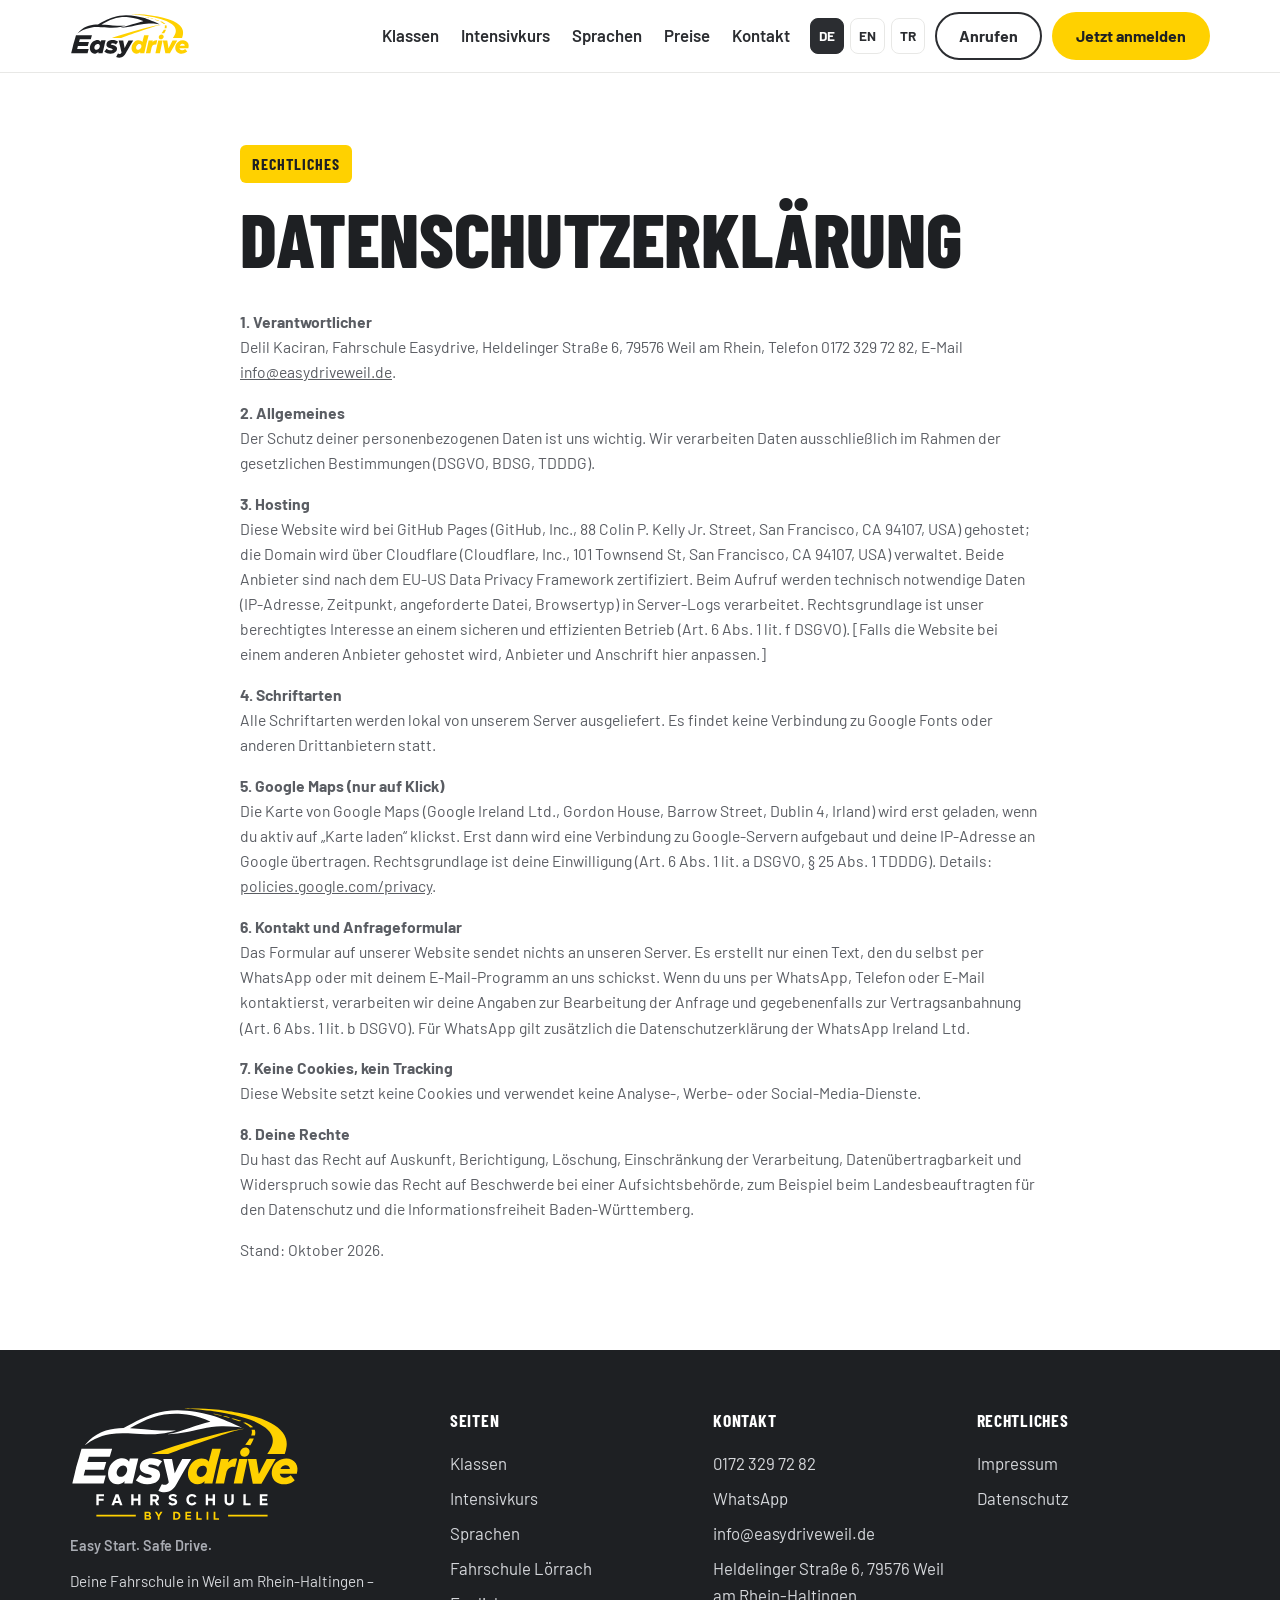
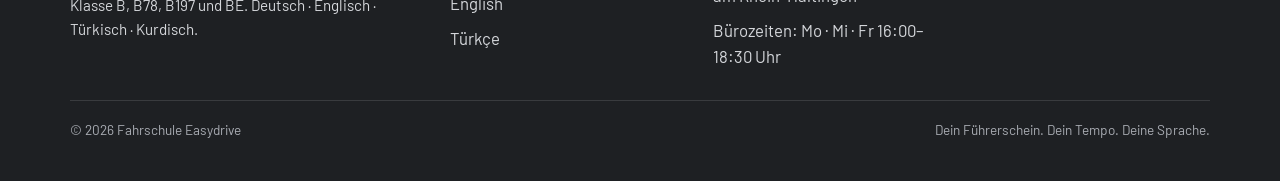
==== commit d456c9d6: "brand spelling: Easydrive (one word) across the site Preview build, still noindex. The site copy, ti" ====
--- a/datenschutz/index.html
+++ b/datenschutz/index.html
@@ -3,8 +3,8 @@
 <head>
 <meta charset="utf-8">
 <meta name="viewport" content="width=device-width, initial-scale=1">
-<title>Datenschutzerklärung – Fahrschule Easy Drive</title>
-<meta name="description" content="Datenschutzerklärung der Fahrschule Easy Drive, Weil am Rhein: Hosting, Schriftarten, Google Maps nur auf Klick, Kontakt per WhatsApp, Telefon und E-Mail.">
+<title>Datenschutzerklärung – Fahrschule Easydrive</title>
+<meta name="description" content="Datenschutzerklärung der Fahrschule Easydrive, Weil am Rhein: Hosting, Schriftarten, Google Maps nur auf Klick, Kontakt per WhatsApp, Telefon und E-Mail.">
 <meta name="robots" content="noindex,nofollow">
 <meta name="theme-color" content="#FFD100">
 <link rel="canonical" href="https://www.easydriveweil.de/datenschutz/">
@@ -14,9 +14,9 @@
 <link rel="preload" href="../assets/fonts/barlow-400-latin.woff2" as="font" type="font/woff2" crossorigin>
 <link rel="stylesheet" href="../assets/css/styles.css?v=f4b23831">
 <meta property="og:type" content="website">
-<meta property="og:site_name" content="Fahrschule Easy Drive">
-<meta property="og:title" content="Datenschutzerklärung – Fahrschule Easy Drive">
-<meta property="og:description" content="Datenschutzerklärung der Fahrschule Easy Drive, Weil am Rhein: Hosting, Schriftarten, Google Maps nur auf Klick, Kontakt per WhatsApp, Telefon und E-Mail.">
+<meta property="og:site_name" content="Fahrschule Easydrive">
+<meta property="og:title" content="Datenschutzerklärung – Fahrschule Easydrive">
+<meta property="og:description" content="Datenschutzerklärung der Fahrschule Easydrive, Weil am Rhein: Hosting, Schriftarten, Google Maps nur auf Klick, Kontakt per WhatsApp, Telefon und E-Mail.">
 <meta property="og:url" content="https://www.easydriveweil.de/datenschutz/">
 <meta property="og:image" content="https://www.easydriveweil.de/assets/img/og.png">
 <meta property="og:image:width" content="1200">
@@ -30,7 +30,7 @@
 <a class="skip" href="#main">Zum Inhalt springen</a>
 <header class="nav" id="nav">
   <div class="wrap nav__inner">
-    <a class="brand" href="../" aria-label="Fahrschule Easy Drive – Startseite">
+    <a class="brand" href="../" aria-label="Fahrschule Easydrive – Startseite">
       <img class="brand__logo" src="../assets/img/logo-wordmark.svg" width="1228" height="472" alt="">
     </a>
     <button class="nav__toggle" id="navToggle" type="button" aria-expanded="false" aria-controls="navLinks" aria-label="Menü"><span></span><span></span><span></span></button>
@@ -58,7 +58,7 @@
   <div class="wrap prose prose--legal">
     <span class="kicker">Rechtliches</span>
     <h1 class="h1">Datenschutzerklärung</h1>
-    <p><b>1. Verantwortlicher</b><br>Delil Kaciran, Fahrschule Easy Drive, Heldelinger Straße 6, 79576 Weil am Rhein, Telefon 0172 329 72 82, E-Mail <a href="mailto:info@easydriveweil.de">info@easydriveweil.de</a>.</p>
+    <p><b>1. Verantwortlicher</b><br>Delil Kaciran, Fahrschule Easydrive, Heldelinger Straße 6, 79576 Weil am Rhein, Telefon 0172 329 72 82, E-Mail <a href="mailto:info@easydriveweil.de">info@easydriveweil.de</a>.</p>
     <p><b>2. Allgemeines</b><br>Der Schutz deiner personenbezogenen Daten ist uns wichtig. Wir verarbeiten Daten ausschließlich im Rahmen der gesetzlichen Bestimmungen (DSGVO, BDSG, TDDDG).</p>
     <p><b>3. Hosting</b><br>Diese Website wird bei GitHub Pages (GitHub, Inc., 88 Colin P. Kelly Jr. Street, San Francisco, CA 94107, USA) gehostet; die Domain wird über Cloudflare (Cloudflare, Inc., 101 Townsend St, San Francisco, CA 94107, USA) verwaltet. Beide Anbieter sind nach dem EU-US Data Privacy Framework zertifiziert. Beim Aufruf werden technisch notwendige Daten (IP-Adresse, Zeitpunkt, angeforderte Datei, Browsertyp) in Server-Logs verarbeitet. Rechtsgrundlage ist unser berechtigtes Interesse an einem sicheren und effizienten Betrieb (Art. 6 Abs. 1 lit. f DSGVO). [Falls die Website bei einem anderen Anbieter gehostet wird, Anbieter und Anschrift hier anpassen.]</p>
     <p><b>4. Schriftarten</b><br>Alle Schriftarten werden lokal von unserem Server ausgeliefert. Es findet keine Verbindung zu Google Fonts oder anderen Drittanbietern statt.</p>
@@ -103,7 +103,7 @@
     </div>
   </div>
   <div class="wrap foot__bar">
-    <span>© <span id="year">2026</span> Fahrschule Easy Drive</span>
+    <span>© <span id="year">2026</span> Fahrschule Easydrive</span>
     <span>Dein Führerschein. Dein Tempo. Deine Sprache.</span>
   </div>
 </footer>
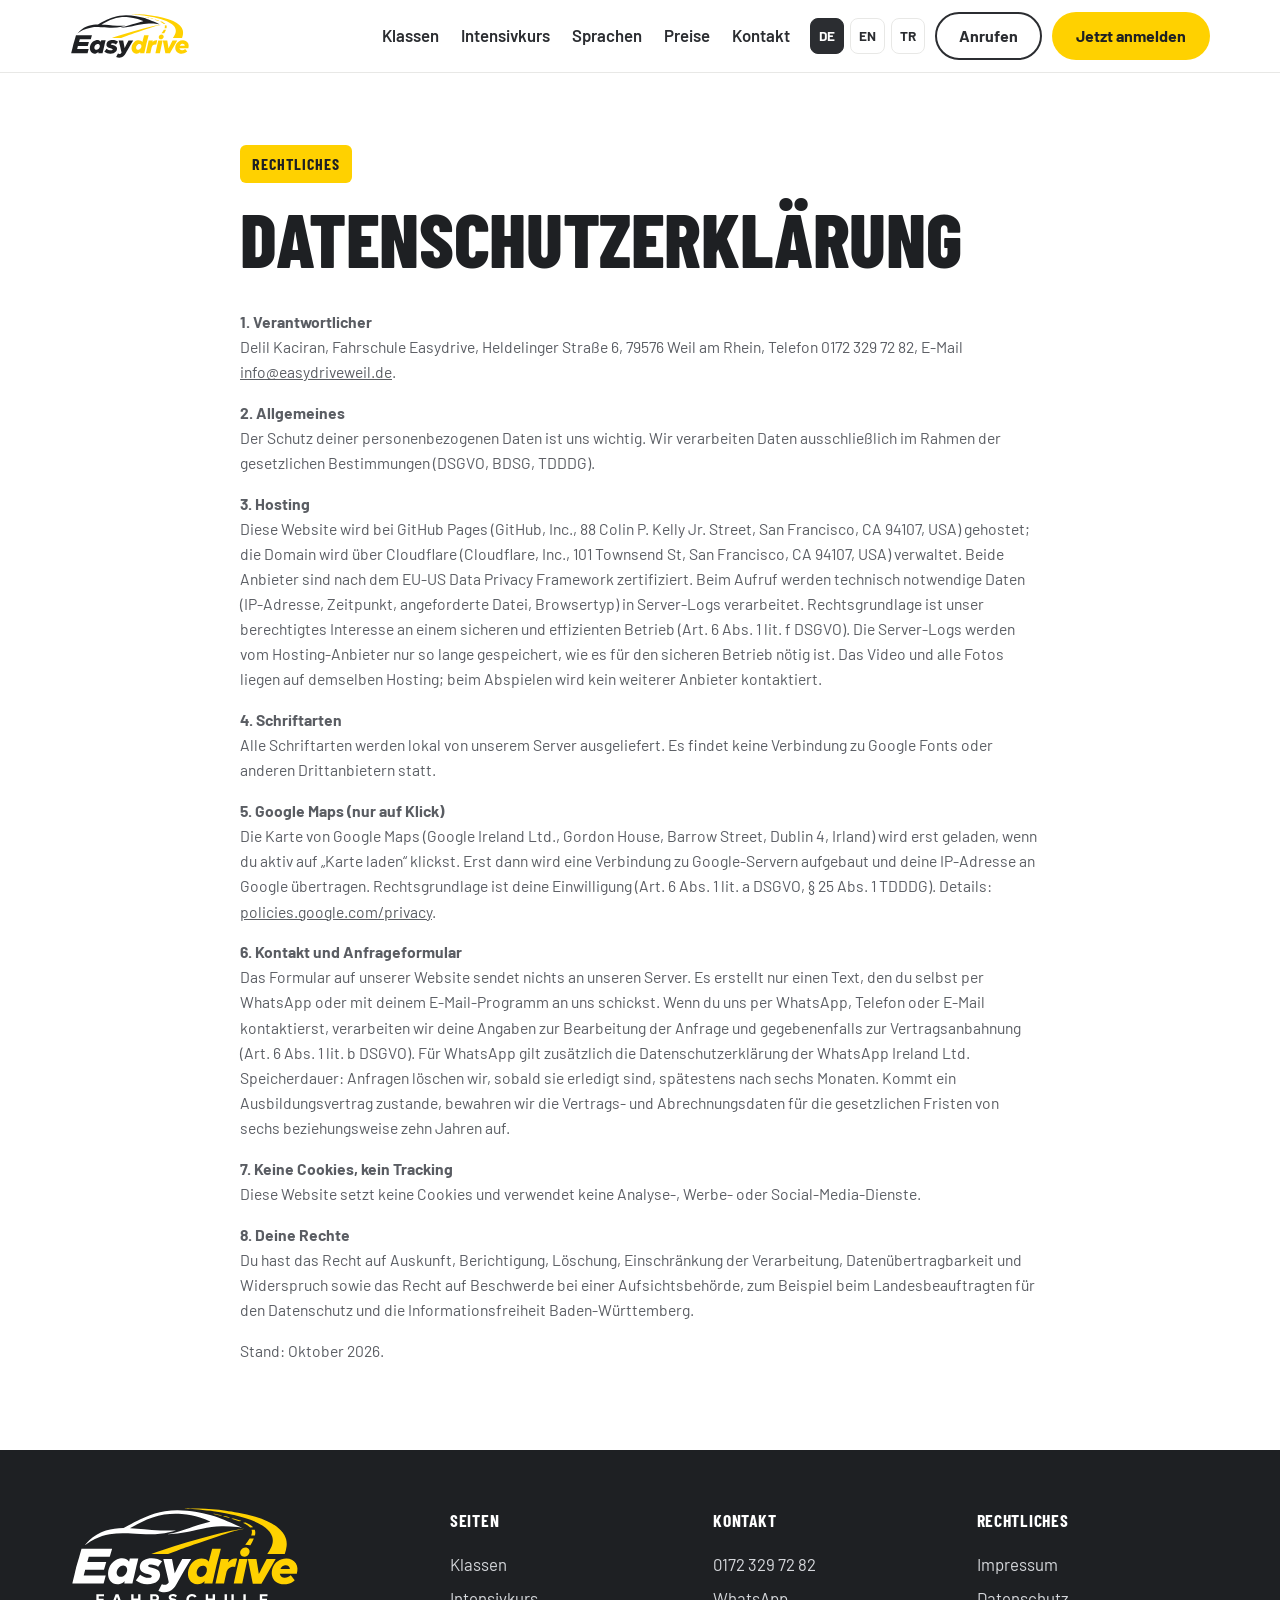
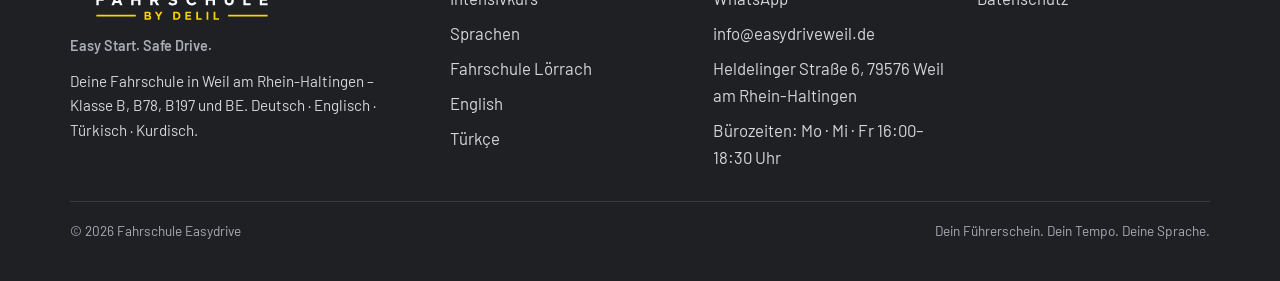
==== commit accd10b0: "client answers: Instagram button, authority line, retention periods, Weil-only pick-up, caption trac" ====
--- a/datenschutz/index.html
+++ b/datenschutz/index.html
@@ -60,10 +60,10 @@
     <h1 class="h1">Datenschutzerklärung</h1>
     <p><b>1. Verantwortlicher</b><br>Delil Kaciran, Fahrschule Easydrive, Heldelinger Straße 6, 79576 Weil am Rhein, Telefon 0172 329 72 82, E-Mail <a href="mailto:info@easydriveweil.de">info@easydriveweil.de</a>.</p>
     <p><b>2. Allgemeines</b><br>Der Schutz deiner personenbezogenen Daten ist uns wichtig. Wir verarbeiten Daten ausschließlich im Rahmen der gesetzlichen Bestimmungen (DSGVO, BDSG, TDDDG).</p>
-    <p><b>3. Hosting</b><br>Diese Website wird bei GitHub Pages (GitHub, Inc., 88 Colin P. Kelly Jr. Street, San Francisco, CA 94107, USA) gehostet; die Domain wird über Cloudflare (Cloudflare, Inc., 101 Townsend St, San Francisco, CA 94107, USA) verwaltet. Beide Anbieter sind nach dem EU-US Data Privacy Framework zertifiziert. Beim Aufruf werden technisch notwendige Daten (IP-Adresse, Zeitpunkt, angeforderte Datei, Browsertyp) in Server-Logs verarbeitet. Rechtsgrundlage ist unser berechtigtes Interesse an einem sicheren und effizienten Betrieb (Art. 6 Abs. 1 lit. f DSGVO). [Falls die Website bei einem anderen Anbieter gehostet wird, Anbieter und Anschrift hier anpassen.]</p>
+    <p><b>3. Hosting</b><br>Diese Website wird bei GitHub Pages (GitHub, Inc., 88 Colin P. Kelly Jr. Street, San Francisco, CA 94107, USA) gehostet; die Domain wird über Cloudflare (Cloudflare, Inc., 101 Townsend St, San Francisco, CA 94107, USA) verwaltet. Beide Anbieter sind nach dem EU-US Data Privacy Framework zertifiziert. Beim Aufruf werden technisch notwendige Daten (IP-Adresse, Zeitpunkt, angeforderte Datei, Browsertyp) in Server-Logs verarbeitet. Rechtsgrundlage ist unser berechtigtes Interesse an einem sicheren und effizienten Betrieb (Art. 6 Abs. 1 lit. f DSGVO). Die Server-Logs werden vom Hosting-Anbieter nur so lange gespeichert, wie es für den sicheren Betrieb nötig ist. Das Video und alle Fotos liegen auf demselben Hosting; beim Abspielen wird kein weiterer Anbieter kontaktiert.</p>
     <p><b>4. Schriftarten</b><br>Alle Schriftarten werden lokal von unserem Server ausgeliefert. Es findet keine Verbindung zu Google Fonts oder anderen Drittanbietern statt.</p>
     <p><b>5. Google Maps (nur auf Klick)</b><br>Die Karte von Google Maps (Google Ireland Ltd., Gordon House, Barrow Street, Dublin 4, Irland) wird erst geladen, wenn du aktiv auf „Karte laden“ klickst. Erst dann wird eine Verbindung zu Google-Servern aufgebaut und deine IP-Adresse an Google übertragen. Rechtsgrundlage ist deine Einwilligung (Art. 6 Abs. 1 lit. a DSGVO, § 25 Abs. 1 TDDDG). Details: <a href="https://policies.google.com/privacy" target="_blank" rel="noopener">policies.google.com/privacy</a>.</p>
-    <p><b>6. Kontakt und Anfrageformular</b><br>Das Formular auf unserer Website sendet nichts an unseren Server. Es erstellt nur einen Text, den du selbst per WhatsApp oder mit deinem E-Mail-Programm an uns schickst. Wenn du uns per WhatsApp, Telefon oder E-Mail kontaktierst, verarbeiten wir deine Angaben zur Bearbeitung der Anfrage und gegebenenfalls zur Vertragsanbahnung (Art. 6 Abs. 1 lit. b DSGVO). Für WhatsApp gilt zusätzlich die Datenschutzerklärung der WhatsApp Ireland Ltd.</p>
+    <p><b>6. Kontakt und Anfrageformular</b><br>Das Formular auf unserer Website sendet nichts an unseren Server. Es erstellt nur einen Text, den du selbst per WhatsApp oder mit deinem E-Mail-Programm an uns schickst. Wenn du uns per WhatsApp, Telefon oder E-Mail kontaktierst, verarbeiten wir deine Angaben zur Bearbeitung der Anfrage und gegebenenfalls zur Vertragsanbahnung (Art. 6 Abs. 1 lit. b DSGVO). Für WhatsApp gilt zusätzlich die Datenschutzerklärung der WhatsApp Ireland Ltd. Speicherdauer: Anfragen löschen wir, sobald sie erledigt sind, spätestens nach sechs Monaten. Kommt ein Ausbildungsvertrag zustande, bewahren wir die Vertrags- und Abrechnungsdaten für die gesetzlichen Fristen von sechs beziehungsweise zehn Jahren auf.</p>
     <p><b>7. Keine Cookies, kein Tracking</b><br>Diese Website setzt keine Cookies und verwendet keine Analyse-, Werbe- oder Social-Media-Dienste.</p>
     <p><b>8. Deine Rechte</b><br>Du hast das Recht auf Auskunft, Berichtigung, Löschung, Einschränkung der Verarbeitung, Datenübertragbarkeit und Widerspruch sowie das Recht auf Beschwerde bei einer Aufsichtsbehörde, zum Beispiel beim Landesbeauftragten für den Datenschutz und die Informationsfreiheit Baden-Württemberg.</p>
     <p class="note">Stand: Oktober 2026.</p>
